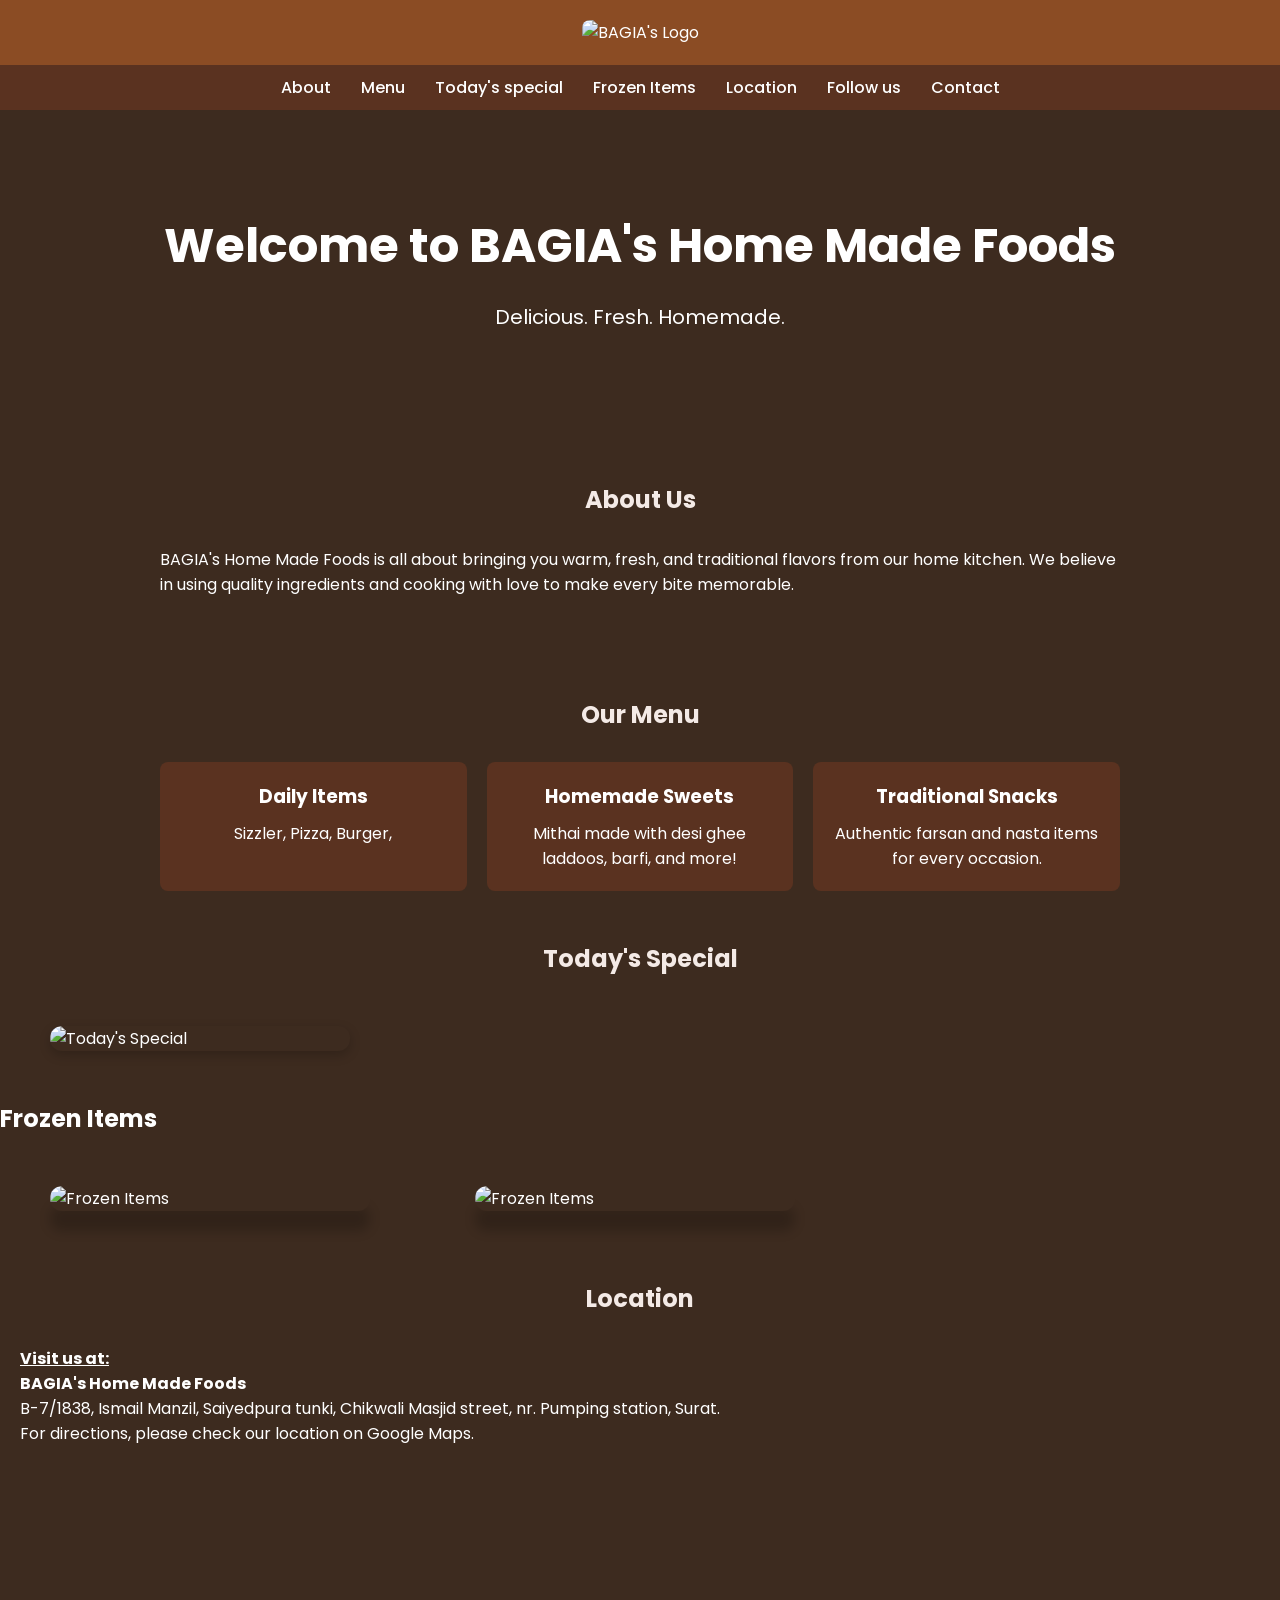
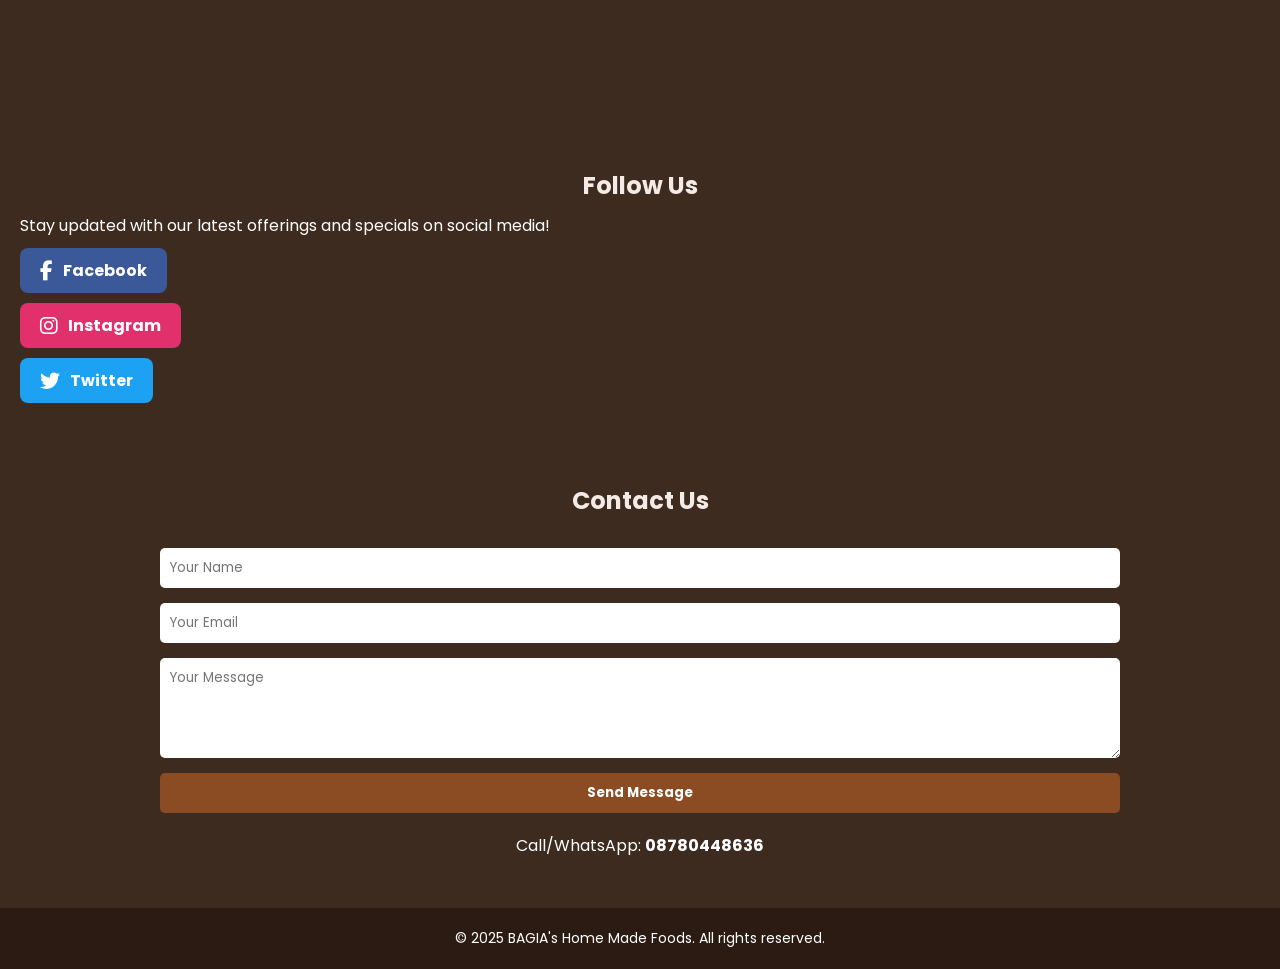
==== index.html @ 6ec644af "Initial website commit" ====
<!DOCTYPE html>
<html lang="en">
<head>
  <meta charset="UTF-8" />
  <meta name="viewport" content="width=device-width, initial-scale=1.0" />
  <title>BAGIA's Home Made Foods</title>
  <link href="https://fonts.googleapis.com/css2?family=Poppins:wght@300;500;700&display=swap" rel="stylesheet">
  <link rel="stylesheet" href="style.css">
  <link rel="stylesheet" href="https://cdnjs.cloudflare.com/ajax/libs/font-awesome/6.4.0/css/all.min.css">
</head>
<body>
  <header>
    <img src="C:\Users\Bagia Maryam Moosaji\Downloads\Logo.jpg" alt="BAGIA's Logo" />
  </header>
  <nav>
    <a href="#about">About</a>
    <a href="#menu">Menu</a>
    <a href="#Today's special">Today's special</a>
    <a href="#Frozen">Frozen Items</a>
    <a href="#Address">Location</a>
    <a href="#social media">Follow us</a>
    <a href="#contact">Contact</a>
  </nav>

  <section class="hero">
    <h1>Welcome to BAGIA's Home Made Foods</h1>
    <p>Delicious. Fresh. Homemade.</p>
  </section>

  <section id="about" class="about">
    <h2>About Us</h2>
    <p>BAGIA's Home Made Foods is all about bringing you warm, fresh, and traditional flavors from our home kitchen. We believe in using quality ingredients and cooking with love to make every bite memorable.</p>
  </section>

  <section id="menu" class="menu">
    <h2>Our Menu</h2>
    <div class="menu-items">
      <div class="menu-item">
        <h3>Daily Items</h3>
        <p>Sizzler, Pizza, Burger, </p>
      </div>
      <div class="menu-item">
        <h3>Homemade Sweets</h3>
        <p>Mithai made with desi ghee laddoos, barfi, and more!</p>
      </div>
      <div class="menu-item">
        <h3>Traditional Snacks</h3>
        <p>Authentic farsan and nasta items for every occasion.</p>
      </div>
    </div>
  </section>

  <section id="Today's special" class="todays-special">
    <h2>Today's Special</h2>
    <img src="C:\Users\Bagia Maryam Moosaji\Downloads\Burger_poster.jpg" alt="Today's Special" />
  </section>

  <section id="Frozen" class="frozen-items">
    <h1>Frozen Items</h1>
    <div class="image-row">
    <img src="C:\Users\Bagia Maryam Moosaji\Downloads\Ramzan_Frozen_List_English.jpg" alt="Frozen Items" />
    <img src="C:\Users\Bagia Maryam Moosaji\Downloads\Ramzan_Frozen_List_Gujarati.jpg" alt="Frozen Items"/>
    </div>
  </section>

  <section id="Address" class="location">
    <h2>Location</h2>
    <p><b><u>Visit us at:</u></b></p>
    <p><strong>BAGIA's Home Made Foods</strong></p>
    <p>B-7/1838, Ismail Manzil, Saiyedpura tunki, Chikwali Masjid street, nr. Pumping station, Surat.</p>
    <p>For directions, please check our location on Google Maps.</p>
    <iframe src="https://www.google.com/maps/embed?pb=!1m18!1m12!1m3!1d3153.123456789012!2d-122.419415684681!3d37.774929279759!2m3!1f0!2f0!3f0!3m2!1i1024!2i768!4f13.1!3m3!1m2!1s0x8085809c8b8b8b8b%3A0x8b8b8b8b8b8b8b8b!2sBAGIA's%20Home%20Made%20Foods!5e0!3m2!1sen!2sus!4v1616161616161" width="400" height="275" style="border:0;" allowfullscreen="" loading="lazy"></iframe>
  </section>

  <section id="social-media" class="social-media">
  <h2>Follow Us</h2>
  <p>Stay updated with our latest offerings and specials on social media!</p>
  <ul>
    <li>
      <a href="https://www.facebook.com/bagiasfood" target="_blank">
        <i class="fab fa-facebook-f"></i> Facebook
      </a>
    </li>
    <li>
      <a href="https://www.instagram.com/bagiasfood" target="_blank">
        <i class="fab fa-instagram"></i> Instagram
      </a>
    </li>
    <li>
      <a href="https://www.twitter.com/bagiasfood" target="_blank">
        <i class="fab fa-twitter"></i> Twitter
      </a>
    </li>
  </ul>
</section>


  <section id="contact" class="contact">
    <h2>Contact Us</h2>
    <form>
      <input type="text" placeholder="Your Name" required>
      <input type="email" placeholder="Your Email" required>
      <textarea rows="4" placeholder="Your Message" required></textarea>
      <button type="submit">Send Message</button>
    </form>
    <p style="margin-top: 20px; text-align: center;">Call/WhatsApp: <strong>08780448636</strong></p>
  </section>

  <footer>
    &copy; 2025 BAGIA's Home Made Foods. All rights reserved.
  </footer>

</body>
</html>
---- style.css ----
* {
      margin: 0;
      padding: 0;
      box-sizing: border-box;
      font-family: 'Poppins', sans-serif;
    }

    body {
      background-color: #3d2b1f;
      color: #fff;
    }

    header {
      background-color: #8B4C24;
      padding: 20px;
      text-align: center;
    }

    header img {
      max-width: 200px;
      height: auto;
    }

    nav {
      display: flex;
      justify-content: center;
      background-color: #5a3220;
      padding: 10px;
    }

    nav a {
      color: white;
      text-decoration: none;
      margin: 0 15px;
      font-weight: 500;
    }

    nav a:hover {
      text-decoration: underline;
    }

    .hero {
      background: url('https://images.unsplash.com/photo-1504674900247-0877df9cc836') no-repeat center center/cover;
      padding: 100px 20px;
      text-align: center;
      color: white;
    }

    .hero h1 {
      font-size: 48px;
      margin-bottom: 20px;
    }

    .hero p {
      font-size: 20px;
    }

    .about, .menu, .contact {
      padding: 50px 20px;
      max-width: 1000px;
      margin: auto;
    }

    h2 {
      text-align: center;
      margin-bottom: 30px;
      color: #f4eae6;
    }

    .menu-items {
      display: grid;
      grid-template-columns: repeat(auto-fit, minmax(250px, 1fr));
      gap: 20px;
    }

    .menu-item {
      background-color: #5a3220;
      padding: 20px;
      border-radius: 8px;
      text-align: center;
    }

    .menu-item h3 {
      margin-bottom: 10px;
    }

    .contact form {
      display: flex;
      flex-direction: column;
      gap: 15px;
    }

    .contact input, .contact textarea {
      padding: 10px;
      border: none;
      border-radius: 5px;
    }

    .contact button {
      background-color: #8B4C24;
      color: white;
      padding: 10px;
      border: none;
      border-radius: 5px;
      font-weight: bold;
      cursor: pointer;
    }

    .contact button:hover {
      background-color: #a85d34;
    }

    footer {
      background-color: #2b1b12;
      color: white;
      text-align: center;
      padding: 20px;
      font-size: 14px;
    }

    header img {
      width: 220px;
      height: 140px;
      object-fit: cover;
      border-radius: 8px;
    }

.social-media {
  padding: 20px;
}

.social-media h2 {
  margin-bottom: 10px;
}

.social-media ul {
  list-style: none;
  padding: 0;
  display: inline-block;
  text-align: left;
}

.social-media li {
  margin: 10px 0;
}

.social-media a {
  display: inline-flex;
  align-items: center;
  gap: 10px;
  text-decoration: none;
  padding: 10px 20px;
  border-radius: 8px;
  font-weight: bold;
  color: white;
  transition: background-color 0.3s;
}

.social-media a i {
  font-size: 20px;
}

/* Platform-specific colors */
.social-media li:nth-child(1) a {
  background-color: #3b5998; /* Facebook blue */
}

.social-media li:nth-child(2) a {
  background-color: #E1306C; /* Instagram pink */
}

.social-media li:nth-child(3) a {
  background-color: #1DA1F2; /* Twitter blue */
}

.social-media a:hover {
  opacity: 0.85;
}

.todays-special img {
  max-width: 100%;        
  height: auto;           
  width: 300px;           
  display: block;   
  margin: 50px;   
  border-radius: 12px;    
  box-shadow: 0 4px 12px rgba(0, 0, 0, 0.2); 
}

.frozen-items img {
  max-width: 100%;        
  height: auto;           
  width: 300px;           
  display: block;   
  margin: 50px;   
  border-radius: 12px;    
  box-shadow: 0 20px 12px rgba(0, 0, 0, 0.2); 
}

.image-row{
  display:flex;
  gap:5px;
  align-items:left;
}

.image-row img{
  width:25%;
  height:auto;
}

.location {
  padding:20px;
}
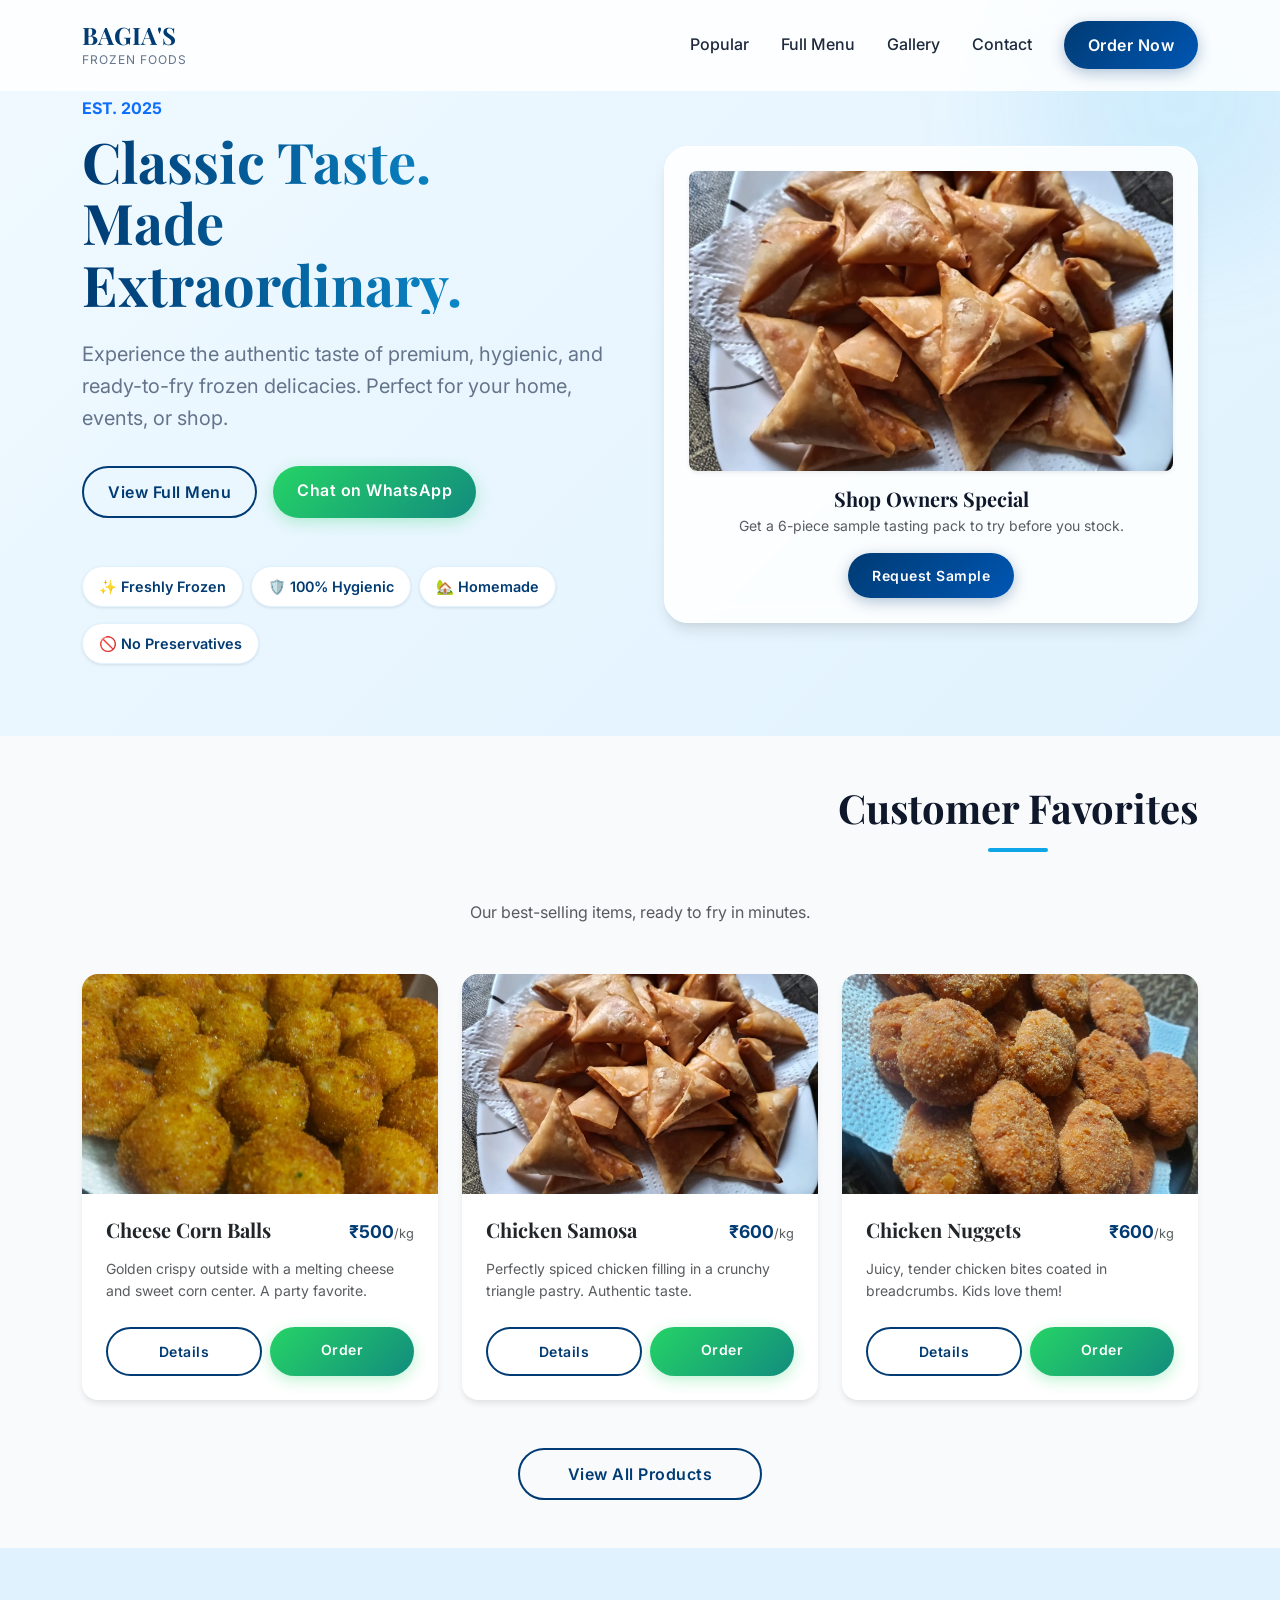
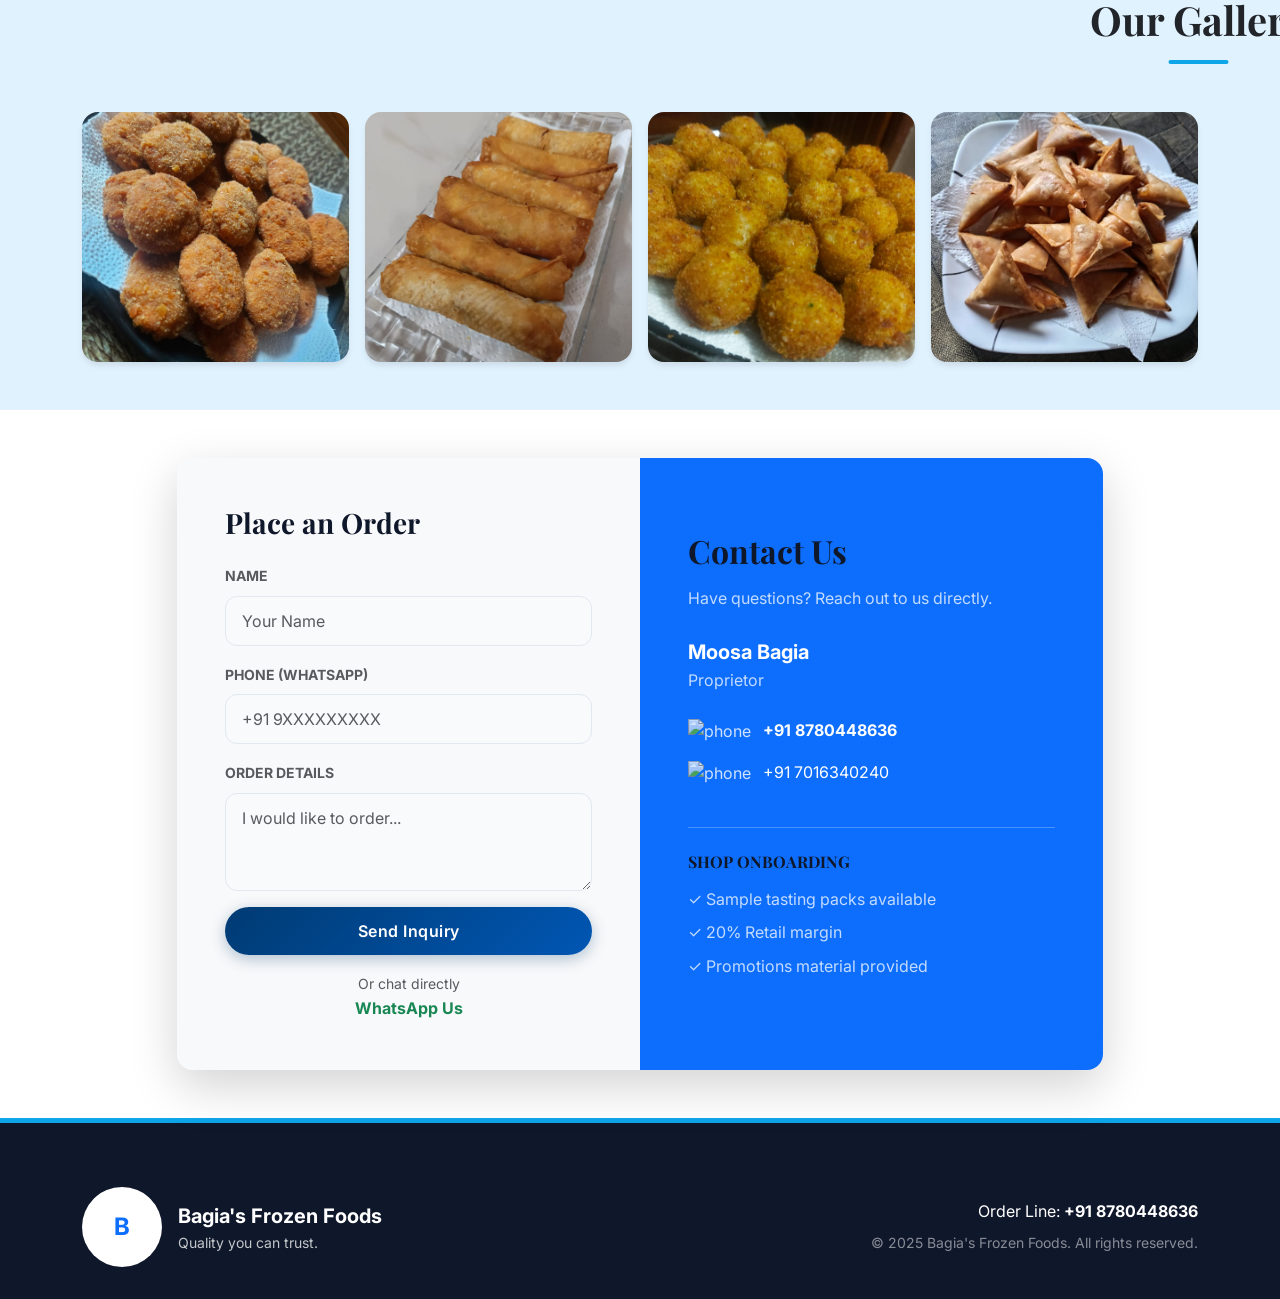
==== commit 0798e68c: "Removed the folder Website." ====
--- a/index.html
+++ b/index.html
@@ -1,114 +1,290 @@
-<!DOCTYPE html>
+<!doctype html>
 <html lang="en">
+
 <head>
-  <meta charset="UTF-8" />
-  <meta name="viewport" content="width=device-width, initial-scale=1.0" />
-  <title>BAGIA's Home Made Foods</title>
-  <link href="https://fonts.googleapis.com/css2?family=Poppins:wght@300;500;700&display=swap" rel="stylesheet">
-  <link rel="stylesheet" href="style.css">
-  <link rel="stylesheet" href="https://cdnjs.cloudflare.com/ajax/libs/font-awesome/6.4.0/css/all.min.css">
+  <meta charset="utf-8" />
+  <meta name="viewport" content="width=device-width, initial-scale=1" />
+  <title>Bagia's Frozen Foods | Premium Homemade Taste</title>
+
+  <!-- Fonts -->
+  <link rel="preconnect" href="https://fonts.googleapis.com">
+  <link rel="preconnect" href="https://fonts.gstatic.com" crossorigin>
+  <link
+    href="https://fonts.googleapis.com/css2?family=Inter:wght@300;400;500;600;700&family=Playfair+Display:wght@600;700&display=swap"
+    rel="stylesheet">
+
+  <link href="https://cdn.jsdelivr.net/npm/bootstrap@5.3.2/dist/css/bootstrap.min.css" rel="stylesheet">
+  <link href="style.css" rel="stylesheet">
 </head>
+
 <body>
-  <header>
-    <img src="C:\Users\Bagia Maryam Moosaji\Downloads\Logo.jpg" alt="BAGIA's Logo" />
+
+  <!-- NAVBAR -->
+  <nav class="navbar navbar-expand-lg fixed-top">
+    <div class="container">
+      <a class="navbar-brand d-flex align-items-center gap-3" href="index.html">
+        <!-- Logo Text Fallback if image fails -->
+        <div class="d-flex flex-column">
+          <span class="brand-title">BAGIA'S</span>
+          <span class="brand-sub">Frozen Foods</span>
+        </div>
+      </a>
+      <button class="navbar-toggler" type="button" data-bs-toggle="collapse" data-bs-target="#navMenu">
+        <span class="navbar-toggler-icon"></span>
+      </button>
+      <div class="collapse navbar-collapse" id="navMenu">
+        <ul class="navbar-nav ms-auto align-items-center">
+          <li class="nav-item"><a class="nav-link" href="#products">Popular</a></li>
+          <li class="nav-item"><a class="nav-link" href="products.html">Full Menu</a></li>
+          <li class="nav-item"><a class="nav-link" href="#gallery">Gallery</a></li>
+          <li class="nav-item"><a class="nav-link" href="#contact">Contact</a></li>
+          <li class="nav-item ms-lg-3 mt-3 mt-lg-0">
+            <a class="btn btn-primary" href="#order">Order Now</a>
+          </li>
+        </ul>
+      </div>
+    </div>
+  </nav>
+
+  <!-- HERO -->
+  <header class="hero d-flex align-items-center">
+    <div class="container">
+      <div class="row align-items-center g-5">
+        <div class="col-lg-6 hero-text reveal-on-scroll">
+          <span class="text-uppercase text-primary fw-bold mb-2 d-block">Est. 2025</span>
+          <h1>Classic Taste. <br> Made Extraordinary.</h1>
+          <p class="lead">Experience the authentic taste of premium, hygienic, and ready-to-fry frozen delicacies.
+            Perfect for your home, events, or shop.</p>
+
+          <div class="d-flex flex-wrap gap-3 mt-4">
+            <a href="products.html" class="btn btn-outline-primary">View Full Menu</a>
+            <a class="btn btn-whatsapp"
+              href="https://wa.me/918780448636?text=Hi%20Bagia's%20Foods%2C%20I%20want%20to%20order%20%2F%20inquire."
+              target="_blank">
+              Chat on WhatsApp
+            </a>
+          </div>
+
+          <div class="mt-5 d-flex gap-2 flex-wrap">
+            <span class="feature-badge">✨ Freshly Frozen</span>
+            <span class="feature-badge">🛡️ 100% Hygienic</span>
+            <span class="feature-badge">🏡 Homemade</span>
+            <span class="feature-badge">🚫 No Preservatives</span>
+          </div>
+        </div>
+
+        <div class="col-lg-6 position-relative reveal-on-scroll">
+          <div class="hero-card p-4 text-center">
+            <img src="tikka samusa.jpeg" alt="Featured Product" class="img-fluid rounded-3 mb-3 shadow-sm"
+              style="max-height: 300px; object-fit: cover; width: 100%;">
+            <h5 class="mb-1">Shop Owners Special</h5>
+            <p class="text-muted small">Get a 6-piece sample tasting pack to try before you stock.</p>
+            <a href="#order" class="btn btn-sm btn-primary px-4">Request Sample</a>
+          </div>
+        </div>
+      </div>
+    </div>
   </header>
-  <nav>
-    <a href="#about">About</a>
-    <a href="#menu">Menu</a>
-    <a href="#Today's special">Today's special</a>
-    <a href="#Frozen">Frozen Items</a>
-    <a href="#Address">Location</a>
-    <a href="#social media">Follow us</a>
-    <a href="#contact">Contact</a>
-  </nav>
-
-  <section class="hero">
-    <h1>Welcome to BAGIA's Home Made Foods</h1>
-    <p>Delicious. Fresh. Homemade.</p>
+
+  <!-- PRODUCTS -->
+  <section id="products" class="py-5">
+    <div class="container">
+      <div class="text-center mb-5 reveal-on-scroll">
+        <h2 class="section-title">Customer Favorites</h2>
+        <p class="text-muted">Our best-selling items, ready to fry in minutes.</p>
+      </div>
+
+      <div class="row g-4 justify-content-center">
+        <!-- Card 1 -->
+        <div class="col-md-6 col-lg-4 reveal-on-scroll">
+          <div class="card product-card">
+            <div class="img-wrapper">
+              <img src="cheese ball.jpeg" alt="Cheese Corn Balls">
+            </div>
+            <div class="card-body d-flex flex-column">
+              <div class="d-flex justify-content-between align-items-start mb-2">
+                <h5 class="card-title">Cheese Corn Balls</h5>
+                <span class="price-tag">₹500<small class="text-muted fw-normal"
+                    style="font-size:0.8rem">/kg</small></span>
+              </div>
+              <p class="card-text text-muted small mb-4">Golden crispy outside with a melting cheese and sweet corn
+                center. A party favorite.</p>
+              <div class="mt-auto d-flex gap-2">
+                <a href="products.html" class="btn btn-sm btn-outline-primary flex-fill">Details</a>
+                <a href="https://wa.me/918780448636?text=Hi%20I%20want%20to%20order%20Cheese%20Corn%20Balls%20(1kg)"
+                  target="_blank" class="btn btn-sm btn-whatsapp flex-fill">Order</a>
+              </div>
+            </div>
+          </div>
+        </div>
+
+        <!-- Card 2 -->
+        <div class="col-md-6 col-lg-4 reveal-on-scroll">
+          <div class="card product-card">
+            <div class="img-wrapper">
+              <img src="tikka samusa.jpeg" alt="Chicken Samosa">
+            </div>
+            <div class="card-body d-flex flex-column">
+              <div class="d-flex justify-content-between align-items-start mb-2">
+                <h5 class="card-title">Chicken Samosa</h5>
+                <span class="price-tag">₹600<small class="text-muted fw-normal"
+                    style="font-size:0.8rem">/kg</small></span>
+              </div>
+              <p class="card-text text-muted small mb-4">Perfectly spiced chicken filling in a crunchy triangle pastry.
+                Authentic taste.</p>
+              <div class="mt-auto d-flex gap-2">
+                <a href="products.html" class="btn btn-sm btn-outline-primary flex-fill">Details</a>
+                <a href="https://wa.me/918780448636?text=Hi%20I%20want%20to%20order%20Chicken%20Samosa%20(1kg)"
+                  target="_blank" class="btn btn-sm btn-whatsapp flex-fill">Order</a>
+              </div>
+            </div>
+          </div>
+        </div>
+
+        <!-- Card 3 -->
+        <div class="col-md-6 col-lg-4 reveal-on-scroll">
+          <div class="card product-card">
+            <div class="img-wrapper">
+              <img src="nuggets.jpeg" alt="Chicken Nuggets">
+            </div>
+            <div class="card-body d-flex flex-column">
+              <div class="d-flex justify-content-between align-items-start mb-2">
+                <h5 class="card-title">Chicken Nuggets</h5>
+                <span class="price-tag">₹600<small class="text-muted fw-normal"
+                    style="font-size:0.8rem">/kg</small></span>
+              </div>
+              <p class="card-text text-muted small mb-4">Juicy, tender chicken bites coated in breadcrumbs. Kids love
+                them!</p>
+              <div class="mt-auto d-flex gap-2">
+                <a href="products.html" class="btn btn-sm btn-outline-primary flex-fill">Details</a>
+                <a href="https://wa.me/918780448636?text=Hi%20I%20want%20to%20order%20Chicken%20Nuggets%20(1kg)"
+                  target="_blank" class="btn btn-sm btn-whatsapp flex-fill">Order</a>
+              </div>
+            </div>
+          </div>
+        </div>
+      </div>
+
+      <div class="text-center mt-5">
+        <a href="products.html" class="btn btn-outline-primary px-5 rounded-pill">View All Products</a>
+      </div>
+    </div>
   </section>
 
-  <section id="about" class="about">
-    <h2>About Us</h2>
-    <p>BAGIA's Home Made Foods is all about bringing you warm, fresh, and traditional flavors from our home kitchen. We believe in using quality ingredients and cooking with love to make every bite memorable.</p>
+  <!-- GALLERY -->
+  <section id="gallery" class="py-5 gallery-section">
+    <div class="container reveal-on-scroll">
+      <h2 class="section-title text-center text-dark" style="margin-left: 50%; transform: translateX(-50%);">Our Gallery
+      </h2>
+      <div class="row g-3">
+        <div class="col-6 col-md-3">
+          <img src="nuggets.jpeg" class="gallery-img" alt="Chicken Nuggets">
+        </div>
+        <div class="col-6 col-md-3">
+          <img src="spring roll.jpeg" class="gallery-img" alt="Spring Roll">
+        </div>
+        <div class="col-6 col-md-3">
+          <img src="cheese ball.jpeg" class="gallery-img" alt="Cheese Ball">
+        </div>
+        <div class="col-6 col-md-3">
+          <img src="tikka samusa.jpeg" class="gallery-img" alt="Samosa">
+        </div>
+      </div>
+    </div>
   </section>
 
-  <section id="menu" class="menu">
-    <h2>Our Menu</h2>
-    <div class="menu-items">
-      <div class="menu-item">
-        <h3>Daily Items</h3>
-        <p>Sizzler, Pizza, Burger, </p>
-      </div>
-      <div class="menu-item">
-        <h3>Homemade Sweets</h3>
-        <p>Mithai made with desi ghee laddoos, barfi, and more!</p>
-      </div>
-      <div class="menu-item">
-        <h3>Traditional Snacks</h3>
-        <p>Authentic farsan and nasta items for every occasion.</p>
+  <!-- ORDER / CONTACT -->
+  <section id="contact" class="py-5 contact-section">
+    <div class="container">
+      <div class="row justify-content-center">
+        <div class="col-lg-10">
+          <div class="card shadow-lg border-0 overflow-hidden rounded-4 reveal-on-scroll">
+            <div class="row g-0">
+              <div class="col-md-6 bg-light p-5">
+                <h3 class="mb-4">Place an Order</h3>
+                <form id="orderForm" action="order.php" method="post">
+                  <div class="mb-3">
+                    <label class="form-label small text-muted text-uppercase fw-bold">Name</label>
+                    <input name="name" required class="form-control" placeholder="Your Name">
+                  </div>
+                  <div class="mb-3">
+                    <label class="form-label small text-muted text-uppercase fw-bold">Phone (WhatsApp)</label>
+                    <input name="phone" required class="form-control" placeholder="+91 9XXXXXXXXX">
+                  </div>
+                  <div class="mb-3">
+                    <label class="form-label small text-muted text-uppercase fw-bold">Order Details</label>
+                    <textarea name="details" required class="form-control" rows="3"
+                      placeholder="I would like to order..."></textarea>
+                  </div>
+                  <button type="submit" class="btn btn-primary w-100">Send Inquiry</button>
+                </form>
+
+                <div class="text-center mt-3">
+                  <small class="text-muted">Or chat directly</small><br>
+                  <a href="https://wa.me/918780448636" class="text-success fw-bold text-decoration-none">WhatsApp Us</a>
+                </div>
+              </div>
+
+              <div class="col-md-6 bg-primary text-white p-5 d-flex flex-column justify-content-center">
+                <h2>Contact Us</h2>
+                <p class="opacity-75 mb-4">Have questions? Reach out to us directly.</p>
+
+                <div class="mb-4">
+                  <div class="fw-bold fs-5">Moosa Bagia</div>
+                  <div class="opacity-75">Proprietor</div>
+                </div>
+
+                <div class="mb-3">
+                  <img src="https://img.icons8.com/ios-filled/50/ffffff/phone.png" width="24" class="me-2"
+                    style="opacity:0.8" alt="phone">
+                  <a href="tel:+918780448636" class="text-white text-decoration-none fw-bold">+91 8780448636</a>
+                </div>
+
+                <div class="mb-3">
+                  <img src="https://img.icons8.com/ios-filled/50/ffffff/phone.png" width="24" class="me-2"
+                    style="opacity:0.8" alt="phone">
+                  <a href="tel:+917016340240" class="text-white text-decoration-none">+91 7016340240</a>
+                </div>
+
+                <hr class="border-white opacity-25 my-4">
+
+                <h6 class="text-uppercase letter-spacing-2 mb-3">Shop Onboarding</h6>
+                <ul class="list-unstyled opacity-75">
+                  <li class="mb-2">✓ Sample tasting packs available</li>
+                  <li class="mb-2">✓ 20% Retail margin</li>
+                  <li>✓ Promotions material provided</li>
+                </ul>
+              </div>
+            </div>
+          </div>
+        </div>
       </div>
     </div>
   </section>
 
-  <section id="Today's special" class="todays-special">
-    <h2>Today's Special</h2>
-    <img src="C:\Users\Bagia Maryam Moosaji\Downloads\Burger_poster.jpg" alt="Today's Special" />
-  </section>
-
-  <section id="Frozen" class="frozen-items">
-    <h1>Frozen Items</h1>
-    <div class="image-row">
-    <img src="C:\Users\Bagia Maryam Moosaji\Downloads\Ramzan_Frozen_List_English.jpg" alt="Frozen Items" />
-    <img src="C:\Users\Bagia Maryam Moosaji\Downloads\Ramzan_Frozen_List_Gujarati.jpg" alt="Frozen Items"/>
-    </div>
-  </section>
-
-  <section id="Address" class="location">
-    <h2>Location</h2>
-    <p><b><u>Visit us at:</u></b></p>
-    <p><strong>BAGIA's Home Made Foods</strong></p>
-    <p>B-7/1838, Ismail Manzil, Saiyedpura tunki, Chikwali Masjid street, nr. Pumping station, Surat.</p>
-    <p>For directions, please check our location on Google Maps.</p>
-    <iframe src="https://www.google.com/maps/embed?pb=!1m18!1m12!1m3!1d3153.123456789012!2d-122.419415684681!3d37.774929279759!2m3!1f0!2f0!3f0!3m2!1i1024!2i768!4f13.1!3m3!1m2!1s0x8085809c8b8b8b8b%3A0x8b8b8b8b8b8b8b8b!2sBAGIA's%20Home%20Made%20Foods!5e0!3m2!1sen!2sus!4v1616161616161" width="400" height="275" style="border:0;" allowfullscreen="" loading="lazy"></iframe>
-  </section>
-
-  <section id="social-media" class="social-media">
-  <h2>Follow Us</h2>
-  <p>Stay updated with our latest offerings and specials on social media!</p>
-  <ul>
-    <li>
-      <a href="https://www.facebook.com/bagiasfood" target="_blank">
-        <i class="fab fa-facebook-f"></i> Facebook
-      </a>
-    </li>
-    <li>
-      <a href="https://www.instagram.com/bagiasfood" target="_blank">
-        <i class="fab fa-instagram"></i> Instagram
-      </a>
-    </li>
-    <li>
-      <a href="https://www.twitter.com/bagiasfood" target="_blank">
-        <i class="fab fa-twitter"></i> Twitter
-      </a>
-    </li>
-  </ul>
-</section>
-
-
-  <section id="contact" class="contact">
-    <h2>Contact Us</h2>
-    <form>
-      <input type="text" placeholder="Your Name" required>
-      <input type="email" placeholder="Your Email" required>
-      <textarea rows="4" placeholder="Your Message" required></textarea>
-      <button type="submit">Send Message</button>
-    </form>
-    <p style="margin-top: 20px; text-align: center;">Call/WhatsApp: <strong>08780448636</strong></p>
-  </section>
-
+  <!-- FOOTER -->
   <footer>
-    &copy; 2025 BAGIA's Home Made Foods. All rights reserved.
+    <div class="container text-center text-md-start">
+      <div class="d-flex flex-column flex-md-row justify-content-between align-items-center gap-4">
+        <div class="d-flex align-items-center gap-3">
+          <!-- Fallback logo circle -->
+          <div class="footer-logo d-flex align-items-center justify-content-center text-primary fw-bold fs-4">B</div>
+          <div>
+            <div class="fw-bold fs-5">Bagia's Frozen Foods</div>
+            <div class="small opacity-75">Quality you can trust.</div>
+          </div>
+        </div>
+
+        <div class="text-center text-md-end">
+          <div class="mb-2">Order Line: <a href="tel:+918780448636" class="text-white fw-bold">+91 8780448636</a></div>
+          <div class="small opacity-50">© 2025 Bagia's Frozen Foods. All rights reserved.</div>
+        </div>
+      </div>
+    </div>
   </footer>
 
+  <script src="https://cdn.jsdelivr.net/npm/bootstrap@5.3.2/dist/js/bootstrap.bundle.min.js"></script>
+  <script src="script.js"></script>
 </body>
-</html>
+
+</html>
--- a/style.css
+++ b/style.css
@@ -1,213 +1,377 @@
-* {
-      margin: 0;
-      padding: 0;
-      box-sizing: border-box;
-      font-family: 'Poppins', sans-serif;
-    }
-
-    body {
-      background-color: #3d2b1f;
-      color: #fff;
-    }
-
-    header {
-      background-color: #8B4C24;
-      padding: 20px;
-      text-align: center;
-    }
-
-    header img {
-      max-width: 200px;
-      height: auto;
-    }
-
-    nav {
-      display: flex;
-      justify-content: center;
-      background-color: #5a3220;
-      padding: 10px;
-    }
-
-    nav a {
-      color: white;
-      text-decoration: none;
-      margin: 0 15px;
-      font-weight: 500;
-    }
-
-    nav a:hover {
-      text-decoration: underline;
-    }
-
-    .hero {
-      background: url('https://images.unsplash.com/photo-1504674900247-0877df9cc836') no-repeat center center/cover;
-      padding: 100px 20px;
-      text-align: center;
-      color: white;
-    }
-
-    .hero h1 {
-      font-size: 48px;
-      margin-bottom: 20px;
-    }
-
-    .hero p {
-      font-size: 20px;
-    }
-
-    .about, .menu, .contact {
-      padding: 50px 20px;
-      max-width: 1000px;
-      margin: auto;
-    }
-
-    h2 {
-      text-align: center;
-      margin-bottom: 30px;
-      color: #f4eae6;
-    }
-
-    .menu-items {
-      display: grid;
-      grid-template-columns: repeat(auto-fit, minmax(250px, 1fr));
-      gap: 20px;
-    }
-
-    .menu-item {
-      background-color: #5a3220;
-      padding: 20px;
-      border-radius: 8px;
-      text-align: center;
-    }
-
-    .menu-item h3 {
-      margin-bottom: 10px;
-    }
-
-    .contact form {
-      display: flex;
-      flex-direction: column;
-      gap: 15px;
-    }
-
-    .contact input, .contact textarea {
-      padding: 10px;
-      border: none;
-      border-radius: 5px;
-    }
-
-    .contact button {
-      background-color: #8B4C24;
-      color: white;
-      padding: 10px;
-      border: none;
-      border-radius: 5px;
-      font-weight: bold;
-      cursor: pointer;
-    }
-
-    .contact button:hover {
-      background-color: #a85d34;
-    }
-
-    footer {
-      background-color: #2b1b12;
-      color: white;
-      text-align: center;
-      padding: 20px;
-      font-size: 14px;
-    }
-
-    header img {
-      width: 220px;
-      height: 140px;
-      object-fit: cover;
-      border-radius: 8px;
-    }
-
-.social-media {
-  padding: 20px;
-}
-
-.social-media h2 {
-  margin-bottom: 10px;
-}
-
-.social-media ul {
-  list-style: none;
-  padding: 0;
-  display: inline-block;
-  text-align: left;
-}
-
-.social-media li {
-  margin: 10px 0;
-}
-
-.social-media a {
+@import url('https://fonts.googleapis.com/css2?family=Inter:wght@300;400;500;600;700&family=Playfair+Display:wght@600;700&display=swap');
+
+:root {
+  /* Premium Color Palette */
+  --primary-dark: #0f172a;    /* Deep Navy */
+  --primary: #003b73;         /* Brand Blue */
+  --primary-light: #e0f2fe;   /* Light Blue bg */
+  
+  --accent: #0ea5e9;          /* Bright Blue/Cyan */
+  --accent-secondary: #f59e0b; /* Golden Yellow for highlights */
+  
+  --text-main: #1e293b;
+  --text-muted: #64748b;
+  --text-light: #94a3b8;
+  
+  --bg-body: #f8fafc;
+  --bg-card: #ffffff;
+  
+  --white: #ffffff;
+  
+  /* Glassmorphism & Shadows */
+  --glass-bg: rgba(255, 255, 255, 0.85);
+  --glass-border: rgba(255, 255, 255, 0.5);
+  --glass-shadow: 0 4px 30px rgba(0, 0, 0, 0.05);
+  
+  --shadow-sm: 0 1px 3px rgba(0,0,0,0.1);
+  --shadow-md: 0 4px 6px -1px rgba(0,0,0,0.1);
+  --shadow-lg: 0 10px 15px -3px rgba(0,0,0,0.1), 0 4px 6px -2px rgba(0,0,0,0.05);
+  --shadow-hover: 0 20px 25px -5px rgba(0,0,0,0.1), 0 10px 10px -5px rgba(0,0,0,0.04);
+
+  /* Spacing & Radius */
+  --radius-lg: 1rem;
+  --radius-xl: 1.5rem;
+}
+
+/* Global Reset & Base */
+body {
+  font-family: 'Inter', sans-serif;
+  background-color: var(--bg-body);
+  color: var(--text-main);
+  line-height: 1.6;
+  overflow-x: hidden;
+  -webkit-font-smoothing: antialiased;
+}
+
+h1, h2, h3, h4, h5, h6 {
+  font-family: 'Playfair Display', serif;
+  color: var(--primary-dark);
+  font-weight: 700;
+  margin-bottom: 1rem;
+}
+
+a { 
+  text-decoration: none; 
+  transition: all 0.3s ease; 
+}
+
+/* Navbar */
+.navbar {
+  background: var(--glass-bg);
+  backdrop-filter: blur(12px);
+  -webkit-backdrop-filter: blur(12px);
+  border-bottom: 1px solid rgba(255,255,255,0.3);
+  padding: 1rem 0;
+  transition: all 0.3s ease;
+}
+
+.navbar.scrolled {
+  box-shadow: var(--shadow-sm);
+  padding: 0.75rem 0;
+}
+
+.brand-title {
+  font-family: 'Playfair Display', serif;
+  font-size: 1.5rem;
+  font-weight: 700;
+  color: var(--primary);
+  line-height: 1.2;
+}
+
+.brand-sub {
+  font-family: 'Inter', sans-serif;
+  font-size: 0.75rem;
+  text-transform: uppercase;
+  letter-spacing: 1px;
+  color: var(--text-muted);
+}
+
+.nav-link {
+  font-weight: 500;
+  color: var(--text-main) !important;
+  margin: 0 0.5rem;
+  position: relative;
+}
+
+.nav-link:hover {
+  color: var(--primary) !important;
+}
+
+.nav-link::after {
+  content: '';
+  position: absolute;
+  width: 0;
+  height: 2px;
+  bottom: 0;
+  left: 50%;
+  background-color: var(--primary);
+  transition: all 0.3s ease;
+  transform: translateX(-50%);
+}
+
+.nav-link:hover::after {
+  width: 100%;
+}
+
+/* Hero Section */
+.hero {
+  position: relative;
+  padding: 6rem 0 4rem;
+  background: linear-gradient(135deg, #f0f9ff 0%, #e0f2fe 100%);
+  overflow: hidden;
+}
+
+.hero::before {
+  content: '';
+  position: absolute;
+  top: -50px;
+  right: -50px;
+  width: 300px;
+  height: 300px;
+  background: rgba(14, 165, 233, 0.1);
+  border-radius: 50%;
+  filter: blur(60px);
+  z-index: 0;
+}
+
+.hero-text {
+  position: relative;
+  z-index: 1;
+}
+
+.hero h1 {
+  font-size: 3.5rem;
+  line-height: 1.1;
+  margin-bottom: 1.5rem;
+  background: linear-gradient(to right, var(--primary), var(--accent));
+  -webkit-background-clip: text;
+  -webkit-text-fill-color: transparent;
+}
+
+.hero .lead {
+  font-size: 1.25rem;
+  color: var(--text-muted);
+  font-weight: 400;
+  margin-bottom: 2rem;
+}
+
+.hero-card {
+  position: relative;
+  z-index: 1;
+  background: var(--glass-bg);
+  backdrop-filter: blur(10px);
+  border: 1px solid var(--white);
+  border-radius: var(--radius-xl);
+  box-shadow: var(--shadow-lg);
+  transition: transform 0.3s ease;
+}
+
+.hero-card:hover {
+  transform: translateY(-5px);
+}
+
+/* Buttons */
+.btn {
+  padding: 0.75rem 1.5rem;
+  border-radius: 50px;
+  font-weight: 600;
+  transition: all 0.3s ease;
+  letter-spacing: 0.5px;
+}
+
+.btn-primary {
+  background: linear-gradient(135deg, var(--primary) 0%, #0056b3 100%);
+  border: none;
+  box-shadow: 0 4px 15px rgba(0, 59, 115, 0.3);
+}
+
+.btn-primary:hover {
+  background: linear-gradient(135deg, #0056b3 0%, var(--primary) 100%);
+  transform: translateY(-2px);
+  box-shadow: 0 8px 20px rgba(0, 59, 115, 0.4);
+}
+
+.btn-outline-primary {
+  color: var(--primary);
+  border: 2px solid var(--primary);
+  background: transparent;
+}
+
+.btn-outline-primary:hover {
+  background: var(--primary);
+  color: white;
+  transform: translateY(-2px);
+  box-shadow: 0 4px 15px rgba(0, 59, 115, 0.2);
+}
+
+.btn-whatsapp {
+  background: linear-gradient(135deg, #25D366 0%, #128C7E 100%);
+  color: white;
+  border: none;
+  box-shadow: 0 4px 15px rgba(37, 211, 102, 0.3);
+}
+
+.btn-whatsapp:hover {
+  background: linear-gradient(135deg, #128C7E 0%, #25D366 100%);
+  color: white;
+  transform: translateY(-2px);
+  box-shadow: 0 8px 20px rgba(37, 211, 102, 0.4);
+}
+
+/* Features */
+.feature-badge {
   display: inline-flex;
   align-items: center;
-  gap: 10px;
-  text-decoration: none;
-  padding: 10px 20px;
-  border-radius: 8px;
-  font-weight: bold;
+  padding: 0.5rem 1rem;
+  background: white;
+  color: var(--primary);
+  border-radius: 50px;
+  font-size: 0.9rem;
+  font-weight: 600;
+  box-shadow: var(--shadow-sm);
+  margin-bottom: 0.5rem;
+  border: 1px solid var(--primary-light);
+}
+
+/* Product Cards */
+.section-title {
+  text-align: center;
+  font-size: 2.5rem;
+  margin-bottom: 3rem;
+  position: relative;
+  display: inline-block;
+  left: 50%;
+  transform: translateX(-50%);
+}
+
+.section-title::after {
+  content: '';
+  display: block;
+  width: 60px;
+  height: 4px;
+  background: var(--accent);
+  margin: 1rem auto 0;
+  border-radius: 2px;
+}
+
+.product-card {
+  border: none;
+  background: white;
+  border-radius: var(--radius-lg);
+  overflow: hidden;
+  box-shadow: var(--shadow-md);
+  transition: all 0.4s cubic-bezier(0.175, 0.885, 0.32, 1.275);
+  height: 100%;
+}
+
+.product-card:hover {
+  transform: translateY(-10px);
+  box-shadow: var(--shadow-hover);
+}
+
+.img-wrapper {
+  height: 220px;
+  overflow: hidden;
+  position: relative;
+}
+
+.img-wrapper img {
+  width: 100%;
+  height: 100%;
+  object-fit: cover;
+  transition: transform 0.6s ease;
+}
+
+.product-card:hover .img-wrapper img {
+  transform: scale(1.1);
+}
+
+.card-body {
+  padding: 1.5rem;
+}
+
+.card-title {
+  font-size: 1.25rem;
+  margin-bottom: 0.5rem;
+  font-family: 'Playfair Display', serif;
+}
+
+.price-tag {
+  font-size: 1.1rem;
+  color: var(--primary);
+  font-weight: 700;
+}
+
+/* Gallery */
+.gallery-section {
+  background-color: var(--primary-light);
+  position: relative;
+}
+
+.gallery-img {
+  width: 100%;
+  height: 250px;
+  object-fit: cover;
+  border-radius: var(--radius-lg);
+  box-shadow: var(--shadow-md);
+  transition: transform 0.3s ease;
+}
+
+.gallery-img:hover {
+  transform: scale(1.03);
+  box-shadow: var(--shadow-lg);
+  z-index: 2;
+  position: relative;
+}
+
+/* Contact / Order */
+.contact-section {
+  background: white;
+}
+
+.form-control {
+  padding: 0.75rem 1rem;
+  border-radius: 12px;
+  border: 1px solid #e2e8f0;
+  background-color: #f8fafc;
+  transition: all 0.3s;
+}
+
+.form-control:focus {
+  border-color: var(--primary);
+  box-shadow: 0 0 0 4px rgba(0, 59, 115, 0.1);
+  background-color: white;
+}
+
+/* Footer */
+footer {
+  background: var(--primary-dark);
   color: white;
-  transition: background-color 0.3s;
-}
-
-.social-media a i {
-  font-size: 20px;
-}
-
-/* Platform-specific colors */
-.social-media li:nth-child(1) a {
-  background-color: #3b5998; /* Facebook blue */
-}
-
-.social-media li:nth-child(2) a {
-  background-color: #E1306C; /* Instagram pink */
-}
-
-.social-media li:nth-child(3) a {
-  background-color: #1DA1F2; /* Twitter blue */
-}
-
-.social-media a:hover {
-  opacity: 0.85;
-}
-
-.todays-special img {
-  max-width: 100%;        
-  height: auto;           
-  width: 300px;           
-  display: block;   
-  margin: 50px;   
-  border-radius: 12px;    
-  box-shadow: 0 4px 12px rgba(0, 0, 0, 0.2); 
-}
-
-.frozen-items img {
-  max-width: 100%;        
-  height: auto;           
-  width: 300px;           
-  display: block;   
-  margin: 50px;   
-  border-radius: 12px;    
-  box-shadow: 0 20px 12px rgba(0, 0, 0, 0.2); 
-}
-
-.image-row{
-  display:flex;
-  gap:5px;
-  align-items:left;
-}
-
-.image-row img{
-  width:25%;
-  height:auto;
-}
-
-.location {
-  padding:20px;
-}+  padding: 4rem 0 2rem;
+  border-top: 5px solid var(--accent);
+}
+
+.footer-logo {
+  width: 80px;
+  height: 80px;
+  border-radius: 50%;
+  background: white;
+  padding: 5px;
+}
+
+/* Animations */
+.reveal-on-scroll {
+  opacity: 0;
+  transform: translateY(30px);
+  transition: all 0.8s ease-out;
+}
+
+.reveal-on-scroll.visible {
+  opacity: 1;
+  transform: translateY(0);
+}
+
+@media (max-width: 768px) {
+  .hero h1 { font-size: 2.5rem; }
+  .hero { padding: 4rem 0; }
+}
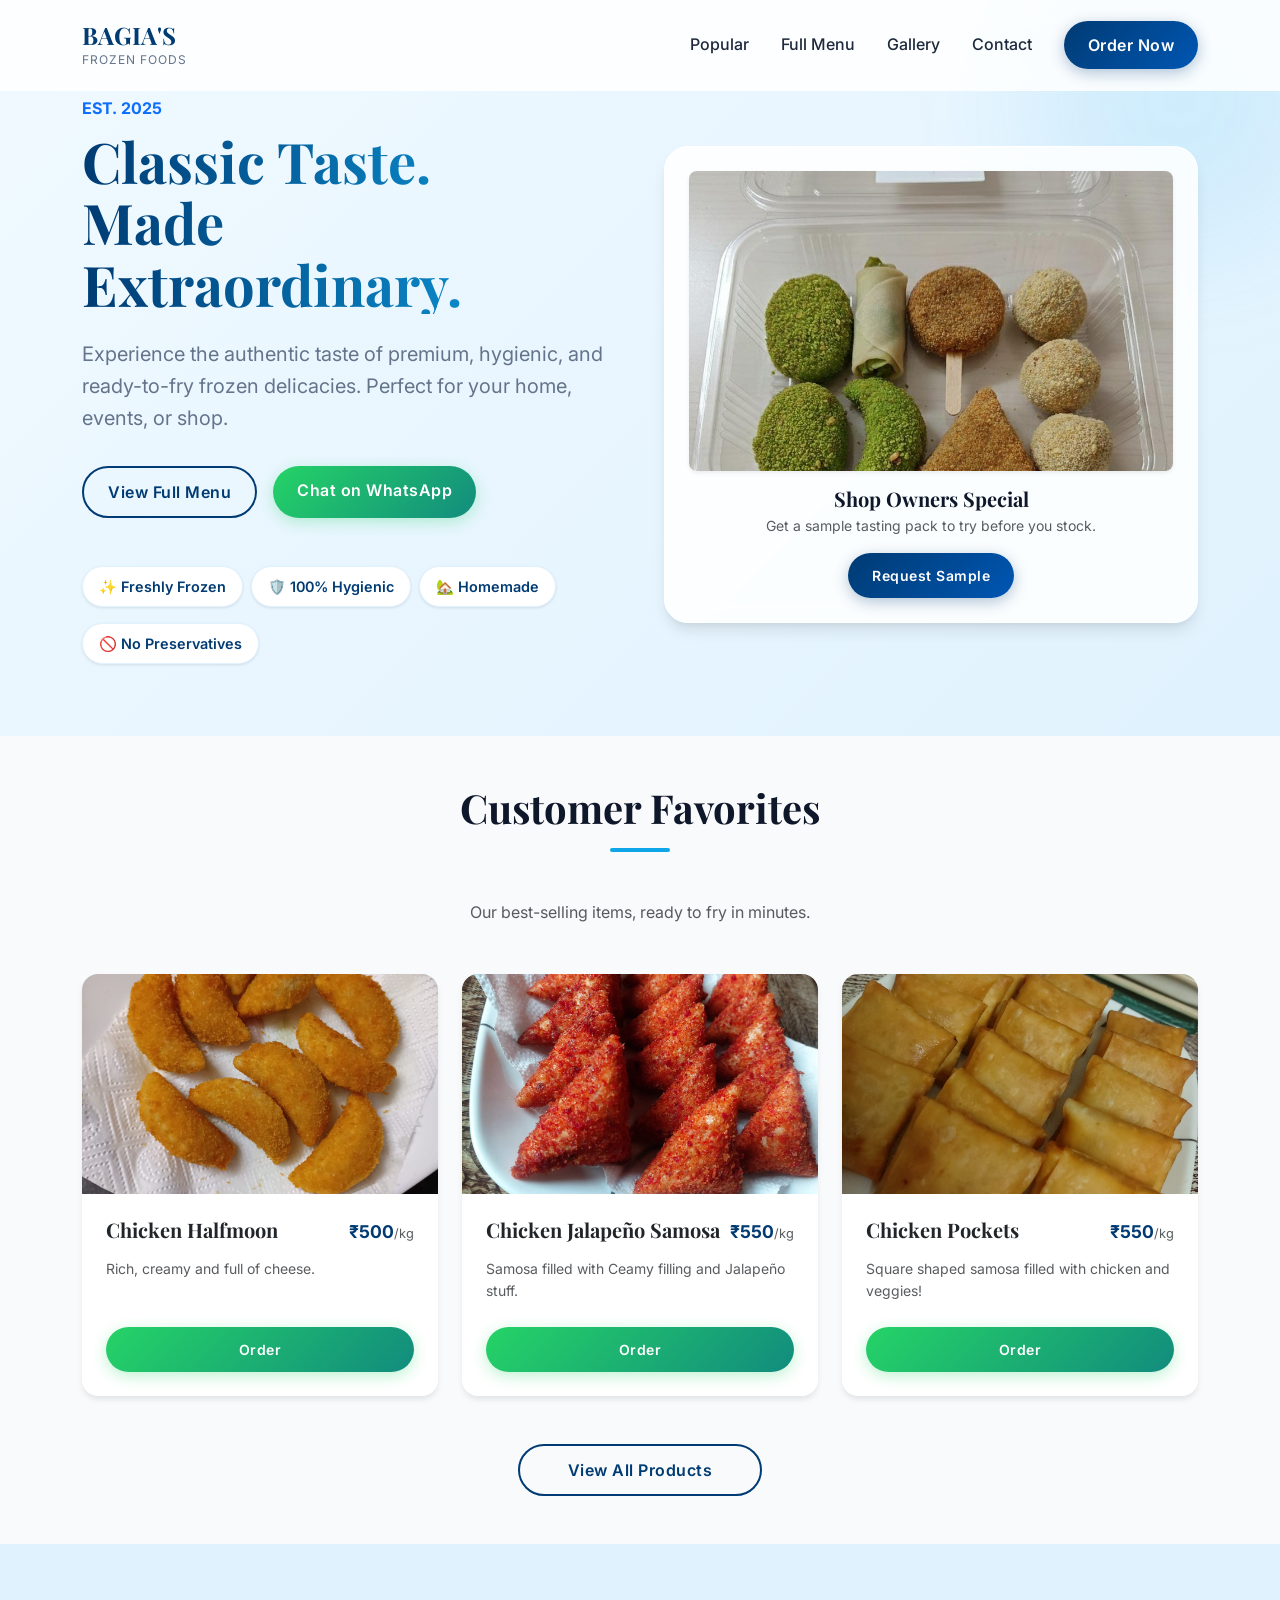
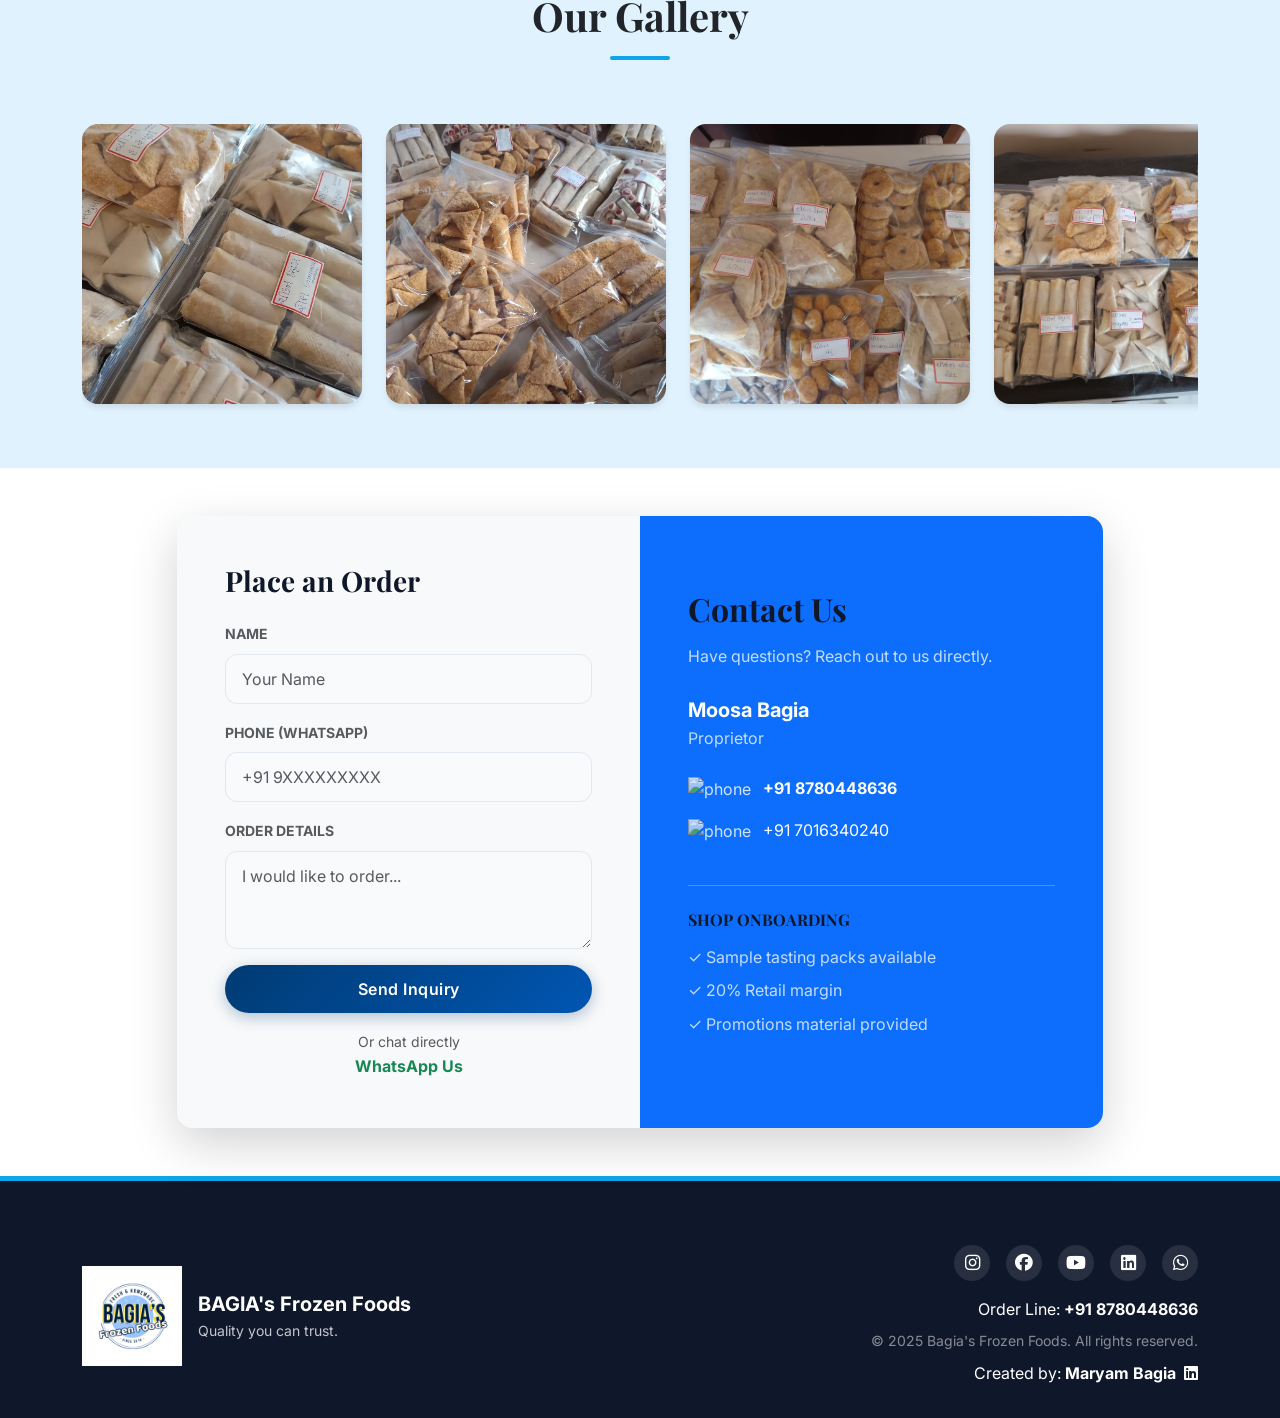
==== commit 88a70c87: "All social media links added." ====
--- a/index.html
+++ b/index.html
@@ -12,6 +12,7 @@
   <link
     href="https://fonts.googleapis.com/css2?family=Inter:wght@300;400;500;600;700&family=Playfair+Display:wght@600;700&display=swap"
     rel="stylesheet">
+  <link rel="stylesheet" href="https://cdnjs.cloudflare.com/ajax/libs/font-awesome/6.5.1/css/all.min.css">
 
   <link href="https://cdn.jsdelivr.net/npm/bootstrap@5.3.2/dist/css/bootstrap.min.css" rel="stylesheet">
   <link href="style.css" rel="stylesheet">
@@ -75,10 +76,10 @@
 
         <div class="col-lg-6 position-relative reveal-on-scroll">
           <div class="hero-card p-4 text-center">
-            <img src="tikka samusa.jpeg" alt="Featured Product" class="img-fluid rounded-3 mb-3 shadow-sm"
+            <img src="sample testing pack.jpeg" alt="Featured Product" class="img-fluid rounded-3 mb-3 shadow-sm"
               style="max-height: 300px; object-fit: cover; width: 100%;">
             <h5 class="mb-1">Shop Owners Special</h5>
-            <p class="text-muted small">Get a 6-piece sample tasting pack to try before you stock.</p>
+            <p class="text-muted small">Get a sample tasting pack to try before you stock.</p>
             <a href="#order" class="btn btn-sm btn-primary px-4">Request Sample</a>
           </div>
         </div>
@@ -99,19 +100,18 @@
         <div class="col-md-6 col-lg-4 reveal-on-scroll">
           <div class="card product-card">
             <div class="img-wrapper">
-              <img src="cheese ball.jpeg" alt="Cheese Corn Balls">
+              <img src="halfmoon.jpeg" alt="Chicken Cheese Halfmoon">
             </div>
             <div class="card-body d-flex flex-column">
               <div class="d-flex justify-content-between align-items-start mb-2">
-                <h5 class="card-title">Cheese Corn Balls</h5>
+                <h5 class="card-title">Chicken Halfmoon</h5>
                 <span class="price-tag">₹500<small class="text-muted fw-normal"
                     style="font-size:0.8rem">/kg</small></span>
               </div>
-              <p class="card-text text-muted small mb-4">Golden crispy outside with a melting cheese and sweet corn
-                center. A party favorite.</p>
+              <p class="card-text text-muted small mb-4">Rich, creamy and full of cheese.</p>
               <div class="mt-auto d-flex gap-2">
-                <a href="products.html" class="btn btn-sm btn-outline-primary flex-fill">Details</a>
-                <a href="https://wa.me/918780448636?text=Hi%20I%20want%20to%20order%20Cheese%20Corn%20Balls%20(1kg)"
+
+                <a href="https://wa.me/918780448636?text=Hi%20I%20want%20to%20order%20Chicken%20Cheese%20Halfmoon%20(1kg)"
                   target="_blank" class="btn btn-sm btn-whatsapp flex-fill">Order</a>
               </div>
             </div>
@@ -122,19 +122,18 @@
         <div class="col-md-6 col-lg-4 reveal-on-scroll">
           <div class="card product-card">
             <div class="img-wrapper">
-              <img src="tikka samusa.jpeg" alt="Chicken Samosa">
+              <img src="Jalepeno samusa.jpeg" alt="Chicken Jalepeno Samosa">
             </div>
             <div class="card-body d-flex flex-column">
               <div class="d-flex justify-content-between align-items-start mb-2">
-                <h5 class="card-title">Chicken Samosa</h5>
-                <span class="price-tag">₹600<small class="text-muted fw-normal"
+                <h5 class="card-title">Chicken Jalapeño Samosa</h5>
+                <span class="price-tag">₹550<small class="text-muted fw-normal"
                     style="font-size:0.8rem">/kg</small></span>
               </div>
-              <p class="card-text text-muted small mb-4">Perfectly spiced chicken filling in a crunchy triangle pastry.
-                Authentic taste.</p>
+              <p class="card-text text-muted small mb-4">Samosa filled with Ceamy filling and Jalapeño stuff.</p>
               <div class="mt-auto d-flex gap-2">
-                <a href="products.html" class="btn btn-sm btn-outline-primary flex-fill">Details</a>
-                <a href="https://wa.me/918780448636?text=Hi%20I%20want%20to%20order%20Chicken%20Samosa%20(1kg)"
+
+                <a href="https://wa.me/918780448636?text=Hi%20I%20want%20to%20order%20Chicken%20Jalapeño%20Samosa%20(1kg)"
                   target="_blank" class="btn btn-sm btn-whatsapp flex-fill">Order</a>
               </div>
             </div>
@@ -145,19 +144,18 @@
         <div class="col-md-6 col-lg-4 reveal-on-scroll">
           <div class="card product-card">
             <div class="img-wrapper">
-              <img src="nuggets.jpeg" alt="Chicken Nuggets">
+              <img src="pocket.jpeg" alt="Chicken Pockets">
             </div>
             <div class="card-body d-flex flex-column">
               <div class="d-flex justify-content-between align-items-start mb-2">
-                <h5 class="card-title">Chicken Nuggets</h5>
-                <span class="price-tag">₹600<small class="text-muted fw-normal"
+                <h5 class="card-title">Chicken Pockets</h5>
+                <span class="price-tag">₹550<small class="text-muted fw-normal"
                     style="font-size:0.8rem">/kg</small></span>
               </div>
-              <p class="card-text text-muted small mb-4">Juicy, tender chicken bites coated in breadcrumbs. Kids love
-                them!</p>
+              <p class="card-text text-muted small mb-4">Square shaped samosa filled with chicken and veggies!</p>
               <div class="mt-auto d-flex gap-2">
-                <a href="products.html" class="btn btn-sm btn-outline-primary flex-fill">Details</a>
-                <a href="https://wa.me/918780448636?text=Hi%20I%20want%20to%20order%20Chicken%20Nuggets%20(1kg)"
+
+                <a href="https://wa.me/918780448636?text=Hi%20I%20want%20to%20order%20Chicken%20Pockets%20(1kg)"
                   target="_blank" class="btn btn-sm btn-whatsapp flex-fill">Order</a>
               </div>
             </div>
@@ -174,20 +172,37 @@
   <!-- GALLERY -->
   <section id="gallery" class="py-5 gallery-section">
     <div class="container reveal-on-scroll">
-      <h2 class="section-title text-center text-dark" style="margin-left: 50%; transform: translateX(-50%);">Our Gallery
-      </h2>
-      <div class="row g-3">
-        <div class="col-6 col-md-3">
-          <img src="nuggets.jpeg" class="gallery-img" alt="Chicken Nuggets">
-        </div>
-        <div class="col-6 col-md-3">
-          <img src="spring roll.jpeg" class="gallery-img" alt="Spring Roll">
-        </div>
-        <div class="col-6 col-md-3">
-          <img src="cheese ball.jpeg" class="gallery-img" alt="Cheese Ball">
-        </div>
-        <div class="col-6 col-md-3">
-          <img src="tikka samusa.jpeg" class="gallery-img" alt="Samosa">
+      <h2 class="section-title text-center text-dark mx-auto d-block">Our Gallery</h2>
+      <div class="gallery-scroller">
+        <div class="gallery-item">
+          <img src="packaging_1.jpeg" class="gallery-img" alt="Chicken Nuggets">
+        </div>
+        <div class="gallery-item">
+          <img src="packaging_2.jpeg" class="gallery-img" alt="Spring Roll">
+        </div>
+        <div class="gallery-item">
+          <img src="paxkaging_3.jpeg" class="gallery-img" alt="Cheese Ball">
+        </div>
+        <div class="gallery-item">
+          <img src="packaging_4.jpeg" class="gallery-img" alt="Samosa">
+        </div>
+        <div class="gallery-item">
+          <img src="packaging_5.jpeg" class="gallery-img" alt="Samosa">
+        </div>
+        <div class="gallery-item">
+          <img src="packaging_6.jpeg" class="gallery-img" alt="Samosa">
+        </div>
+        <div class="gallery-item">
+          <img src="packaging_7.jpeg" class="gallery-img" alt="Samosa">
+        </div>
+        <div class="gallery-item">
+          <img src="packaging_8.jpeg" class="gallery-img" alt="Samosa">
+        </div>
+        <div class="gallery-item">
+          <img src="packaging_9.jpeg" class="gallery-img" alt="Samosa">
+        </div>
+        <div class="gallery-item">
+          <img src="packaging_10.jpeg" class="gallery-img" alt="Samosa">
         </div>
       </div>
     </div>
@@ -268,16 +283,27 @@
       <div class="d-flex flex-column flex-md-row justify-content-between align-items-center gap-4">
         <div class="d-flex align-items-center gap-3">
           <!-- Fallback logo circle -->
-          <div class="footer-logo d-flex align-items-center justify-content-center text-primary fw-bold fs-4">B</div>
+          <img src="logo.png" alt="Logo" style="width: 100px; height: 100px;">
           <div>
-            <div class="fw-bold fs-5">Bagia's Frozen Foods</div>
+            <div class="fw-bold fs-5">BAGIA's Frozen Foods</div>
             <div class="small opacity-75">Quality you can trust.</div>
           </div>
         </div>
 
         <div class="text-center text-md-end">
+          <div class="social-links mb-3">
+            <a href="#" class="social-icon"><i class="fa-brands fa-instagram"></i></a>
+            <a href="#" class="social-icon"><i class="fa-brands fa-facebook"></i></a>
+            <a href="https://www.youtube.com/@bagiahomemadefoods" class="social-icon"><i
+                class="fa-brands fa-youtube"></i></a>
+            <a href="https://www.linkedin.com/company/bagia-s-frozen-foods/" class="social-icon"><i
+                class="fa-brands fa-linkedin"></i></a>
+            <a href="https://wa.me/918780448636" class="social-icon"><i class="fa-brands fa-whatsapp"></i></a>
+          </div>
           <div class="mb-2">Order Line: <a href="tel:+918780448636" class="text-white fw-bold">+91 8780448636</a></div>
           <div class="small opacity-50">© 2025 Bagia's Frozen Foods. All rights reserved.</div>
+          <div class="mt-2">Created by: <a href="#" class="text-white text-decoration-none fw-bold">Maryam Bagia <i
+                class="fa-brands fa-linkedin ms-1"></i></a></div>
         </div>
       </div>
     </div>
--- a/style.css
+++ b/style.css
@@ -2,31 +2,36 @@
 
 :root {
   /* Premium Color Palette */
-  --primary-dark: #0f172a;    /* Deep Navy */
-  --primary: #003b73;         /* Brand Blue */
-  --primary-light: #e0f2fe;   /* Light Blue bg */
-  
-  --accent: #0ea5e9;          /* Bright Blue/Cyan */
-  --accent-secondary: #f59e0b; /* Golden Yellow for highlights */
-  
+  --primary-dark: #0f172a;
+  /* Deep Navy */
+  --primary: #003b73;
+  /* Brand Blue */
+  --primary-light: #e0f2fe;
+  /* Light Blue bg */
+
+  --accent: #0ea5e9;
+  /* Bright Blue/Cyan */
+  --accent-secondary: #f59e0b;
+  /* Golden Yellow for highlights */
+
   --text-main: #1e293b;
   --text-muted: #64748b;
   --text-light: #94a3b8;
-  
+
   --bg-body: #f8fafc;
   --bg-card: #ffffff;
-  
+
   --white: #ffffff;
-  
+
   /* Glassmorphism & Shadows */
   --glass-bg: rgba(255, 255, 255, 0.85);
   --glass-border: rgba(255, 255, 255, 0.5);
   --glass-shadow: 0 4px 30px rgba(0, 0, 0, 0.05);
-  
-  --shadow-sm: 0 1px 3px rgba(0,0,0,0.1);
-  --shadow-md: 0 4px 6px -1px rgba(0,0,0,0.1);
-  --shadow-lg: 0 10px 15px -3px rgba(0,0,0,0.1), 0 4px 6px -2px rgba(0,0,0,0.05);
-  --shadow-hover: 0 20px 25px -5px rgba(0,0,0,0.1), 0 10px 10px -5px rgba(0,0,0,0.04);
+
+  --shadow-sm: 0 1px 3px rgba(0, 0, 0, 0.1);
+  --shadow-md: 0 4px 6px -1px rgba(0, 0, 0, 0.1);
+  --shadow-lg: 0 10px 15px -3px rgba(0, 0, 0, 0.1), 0 4px 6px -2px rgba(0, 0, 0, 0.05);
+  --shadow-hover: 0 20px 25px -5px rgba(0, 0, 0, 0.1), 0 10px 10px -5px rgba(0, 0, 0, 0.04);
 
   /* Spacing & Radius */
   --radius-lg: 1rem;
@@ -43,16 +48,21 @@
   -webkit-font-smoothing: antialiased;
 }
 
-h1, h2, h3, h4, h5, h6 {
+h1,
+h2,
+h3,
+h4,
+h5,
+h6 {
   font-family: 'Playfair Display', serif;
   color: var(--primary-dark);
   font-weight: 700;
   margin-bottom: 1rem;
 }
 
-a { 
-  text-decoration: none; 
-  transition: all 0.3s ease; 
+a {
+  text-decoration: none;
+  transition: all 0.3s ease;
 }
 
 /* Navbar */
@@ -60,7 +70,7 @@
   background: var(--glass-bg);
   backdrop-filter: blur(12px);
   -webkit-backdrop-filter: blur(12px);
-  border-bottom: 1px solid rgba(255,255,255,0.3);
+  border-bottom: 1px solid rgba(255, 255, 255, 0.3);
   padding: 1rem 0;
   transition: all 0.3s ease;
 }
@@ -144,6 +154,7 @@
   line-height: 1.1;
   margin-bottom: 1.5rem;
   background: linear-gradient(to right, var(--primary), var(--accent));
+  background-clip: text;
   -webkit-background-clip: text;
   -webkit-text-fill-color: transparent;
 }
@@ -239,9 +250,6 @@
   font-size: 2.5rem;
   margin-bottom: 3rem;
   position: relative;
-  display: inline-block;
-  left: 50%;
-  transform: translateX(-50%);
 }
 
 .section-title::after {
@@ -306,11 +314,35 @@
 .gallery-section {
   background-color: var(--primary-light);
   position: relative;
+  overflow: hidden;
+}
+
+.gallery-scroller {
+  display: flex;
+  overflow-x: auto;
+  gap: 1.5rem;
+  padding: 1rem 0;
+  cursor: grab;
+  /* Hide scrollbar for Chrome, Safari and Opera */
+  -webkit-overflow-scrolling: touch;
+  scrollbar-width: none;
+  /* Firefox */
+  -ms-overflow-style: none;
+  /* IE and Edge */
+}
+
+.gallery-scroller::-webkit-scrollbar {
+  display: none;
+}
+
+.gallery-item {
+  flex: 0 0 auto;
+  width: 280px;
 }
 
 .gallery-img {
   width: 100%;
-  height: 250px;
+  height: 280px;
   object-fit: cover;
   border-radius: var(--radius-lg);
   box-shadow: var(--shadow-md);
@@ -318,10 +350,8 @@
 }
 
 .gallery-img:hover {
-  transform: scale(1.03);
+  transform: scale(1.05);
   box-shadow: var(--shadow-lg);
-  z-index: 2;
-  position: relative;
 }
 
 /* Contact / Order */
@@ -359,6 +389,37 @@
   padding: 5px;
 }
 
+.social-links {
+  display: flex;
+  gap: 1rem;
+  justify-content: center;
+}
+
+@media (min-width: 768px) {
+  .social-links {
+    justify-content: flex-end;
+  }
+}
+
+.social-icon {
+  width: 36px;
+  height: 36px;
+  background: rgba(255, 255, 255, 0.1);
+  border-radius: 50%;
+  display: flex;
+  align-items: center;
+  justify-content: center;
+  color: white;
+  transition: all 0.3s ease;
+  font-size: 1.1rem;
+}
+
+.social-icon:hover {
+  background: var(--accent);
+  transform: translateY(-3px);
+  color: white;
+}
+
 /* Animations */
 .reveal-on-scroll {
   opacity: 0;
@@ -372,6 +433,11 @@
 }
 
 @media (max-width: 768px) {
-  .hero h1 { font-size: 2.5rem; }
-  .hero { padding: 4rem 0; }
-}
+  .hero h1 {
+    font-size: 2.5rem;
+  }
+
+  .hero {
+    padding: 4rem 0;
+  }
+}
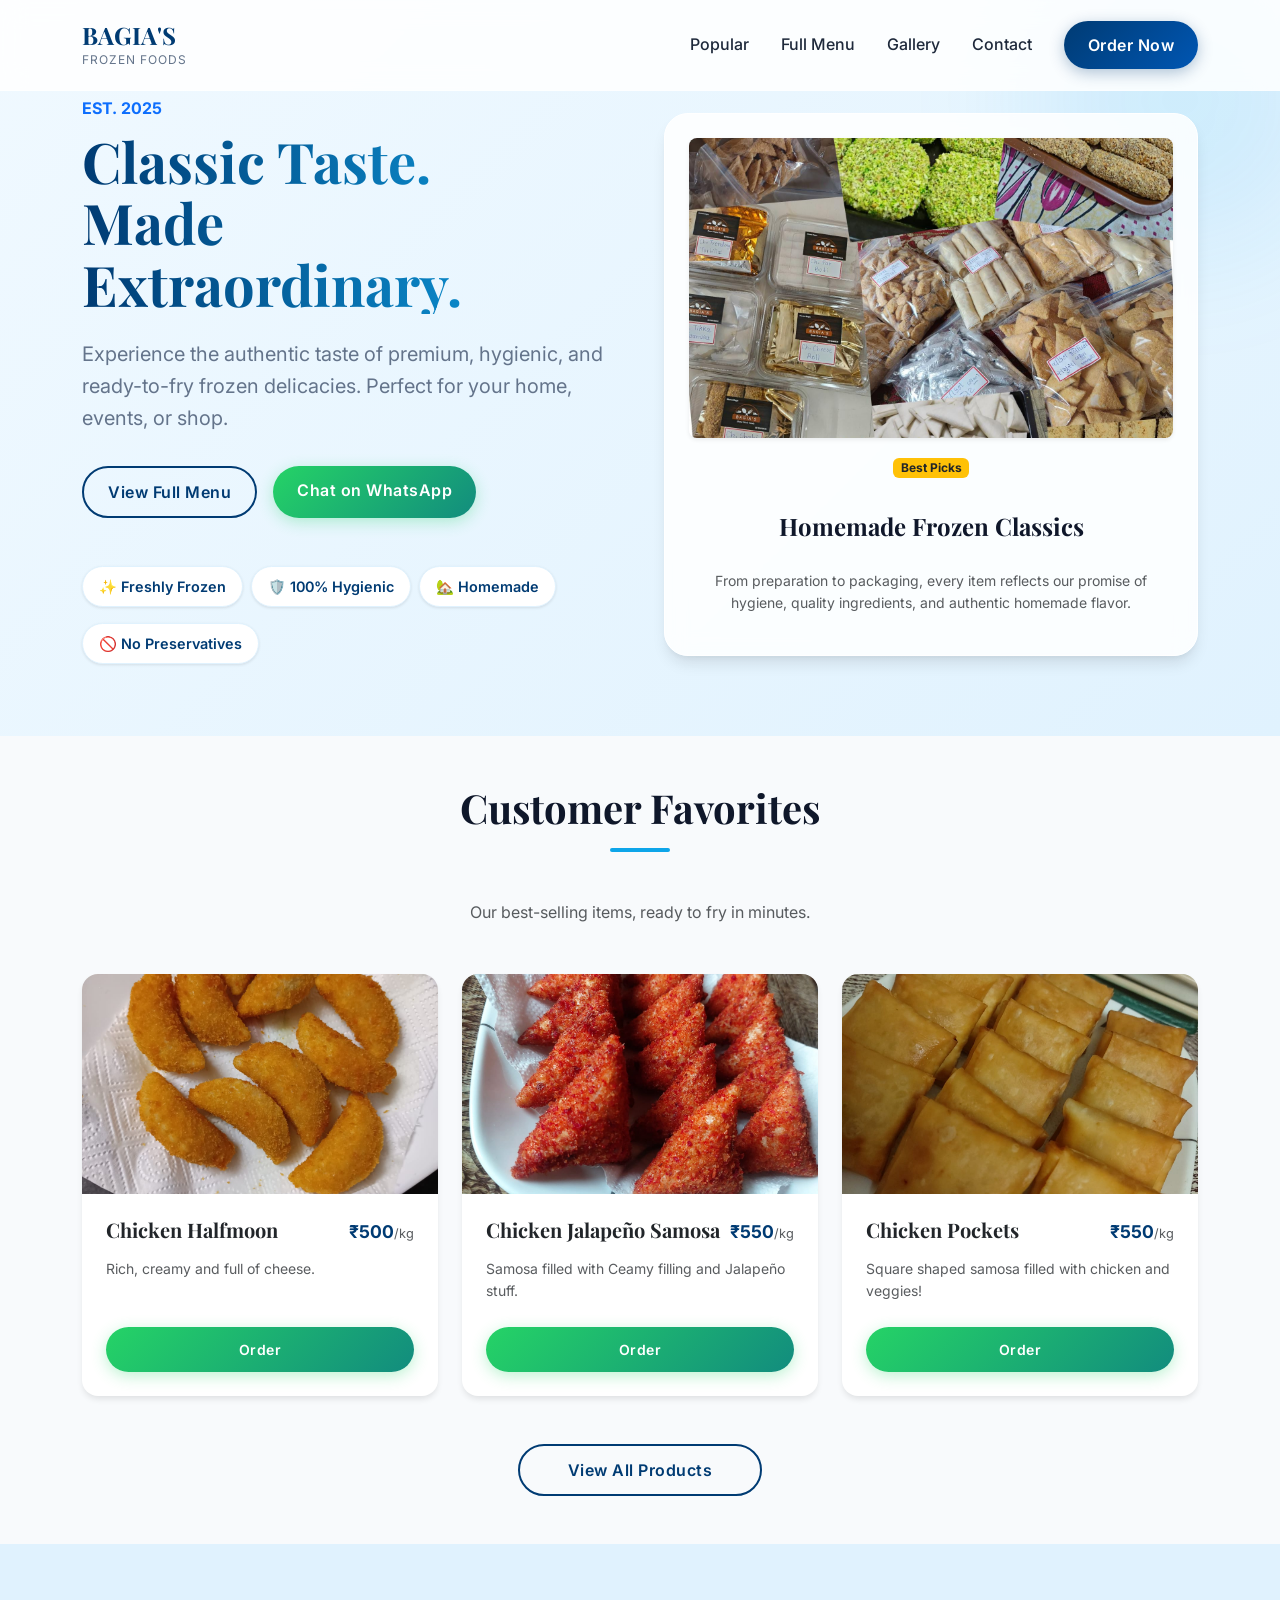
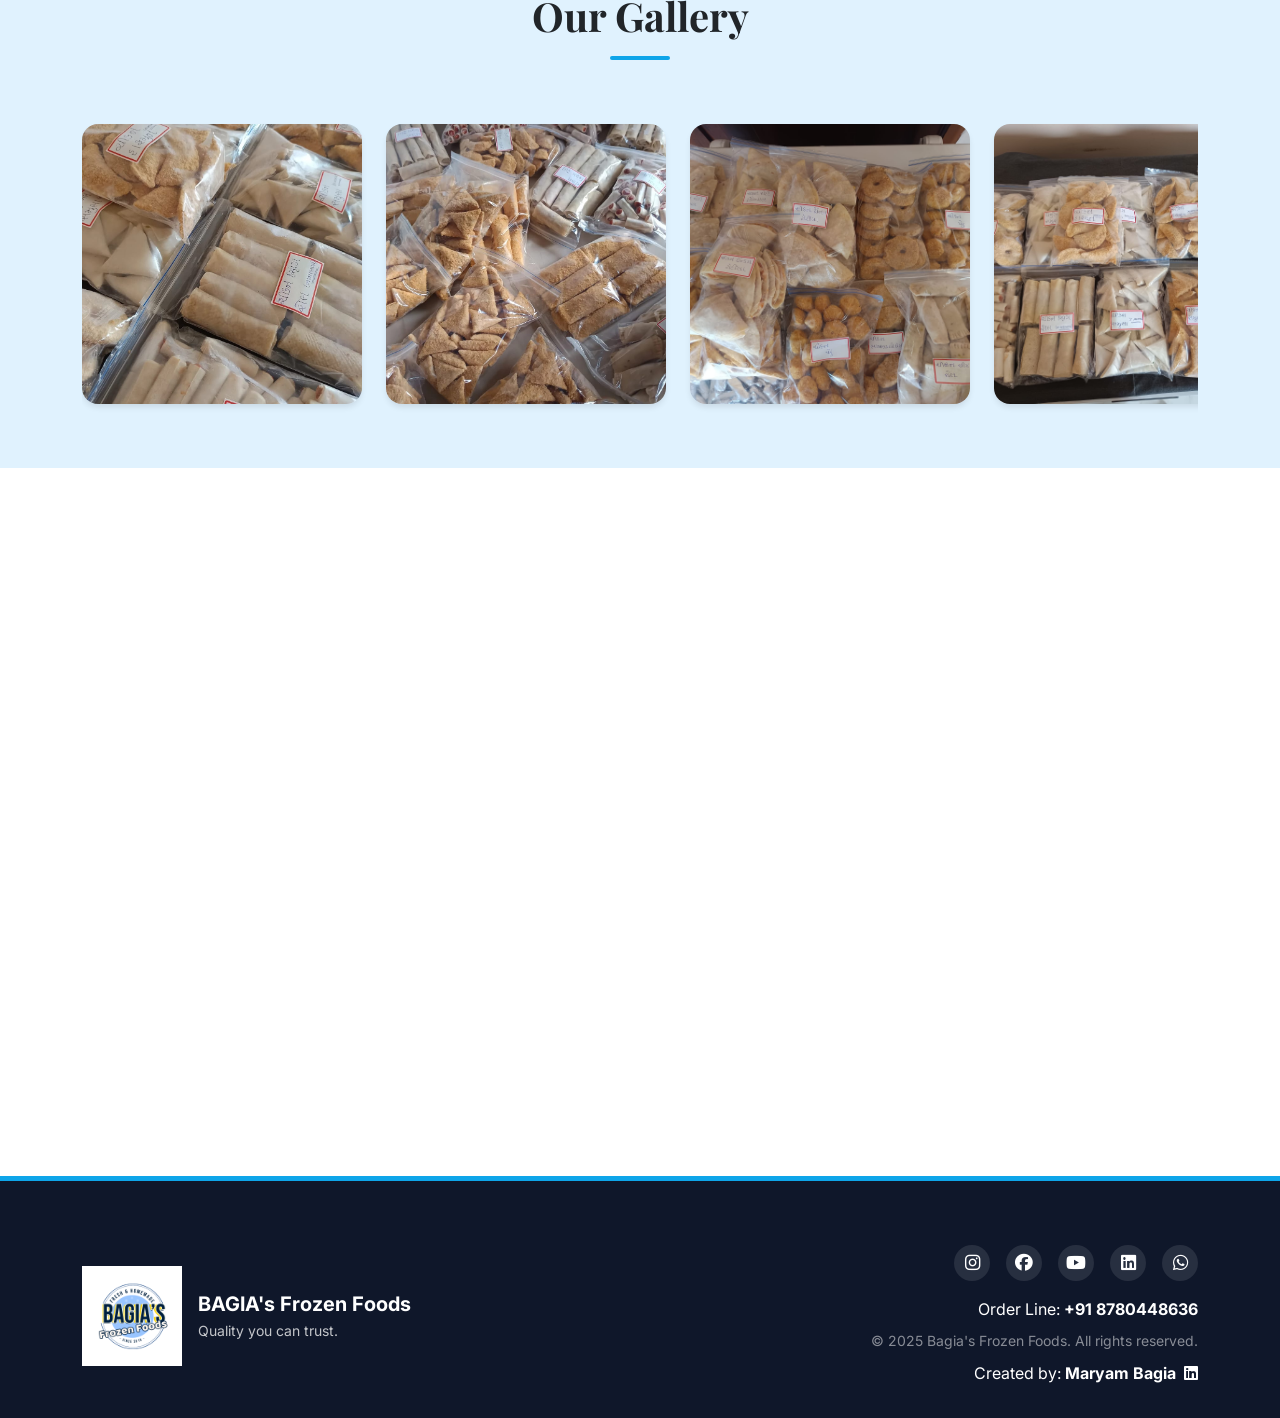
==== commit 73fac004: "Shop onboarding section removed." ====
--- a/index.html
+++ b/index.html
@@ -76,11 +76,12 @@
 
         <div class="col-lg-6 position-relative reveal-on-scroll">
           <div class="hero-card p-4 text-center">
-            <img src="sample testing pack.jpeg" alt="Featured Product" class="img-fluid rounded-3 mb-3 shadow-sm"
+            <img src="hero.jpeg" alt="Main photo" class="img-fluid rounded-3 mb-3 shadow-sm"
               style="max-height: 300px; object-fit: cover; width: 100%;">
-            <h5 class="mb-1">Shop Owners Special</h5>
-            <p class="text-muted small">Get a sample tasting pack to try before you stock.</p>
-            <a href="#order" class="btn btn-sm btn-primary px-4">Request Sample</a>
+            <div class="badge bg-warning text-dark mb-2">Best Picks</div><br><br>
+            <h4 class="mb-1">Homemade Frozen Classics</h4> <br>
+            <p class="text-muted small">From preparation to packaging, every item reflects our promise of hygiene,
+              quality ingredients, and authentic homemade flavor.</p>
           </div>
         </div>
       </div>
@@ -261,14 +262,7 @@
                   <a href="tel:+917016340240" class="text-white text-decoration-none">+91 7016340240</a>
                 </div>
 
-                <hr class="border-white opacity-25 my-4">
-
-                <h6 class="text-uppercase letter-spacing-2 mb-3">Shop Onboarding</h6>
-                <ul class="list-unstyled opacity-75">
-                  <li class="mb-2">✓ Sample tasting packs available</li>
-                  <li class="mb-2">✓ 20% Retail margin</li>
-                  <li>✓ Promotions material provided</li>
-                </ul>
+
               </div>
             </div>
           </div>
@@ -302,7 +296,8 @@
           </div>
           <div class="mb-2">Order Line: <a href="tel:+918780448636" class="text-white fw-bold">+91 8780448636</a></div>
           <div class="small opacity-50">© 2025 Bagia's Frozen Foods. All rights reserved.</div>
-          <div class="mt-2">Created by: <a href="#" class="text-white text-decoration-none fw-bold">Maryam Bagia <i
+          <div class="mt-2">Created by: <a href="https://www.linkedin.com/in/gjcomp2024-mmb008"
+              class="text-white text-decoration-none fw-bold">Maryam Bagia <i
                 class="fa-brands fa-linkedin ms-1"></i></a></div>
         </div>
       </div>
--- a/style.css
+++ b/style.css
@@ -179,6 +179,14 @@
 
 .hero-card:hover {
   transform: translateY(-5px);
+}
+
+.hero-card img {
+  transition: transform 0.4s ease;
+}
+
+.hero-card:hover img {
+  transform: scale(1.03);
 }
 
 /* Buttons */
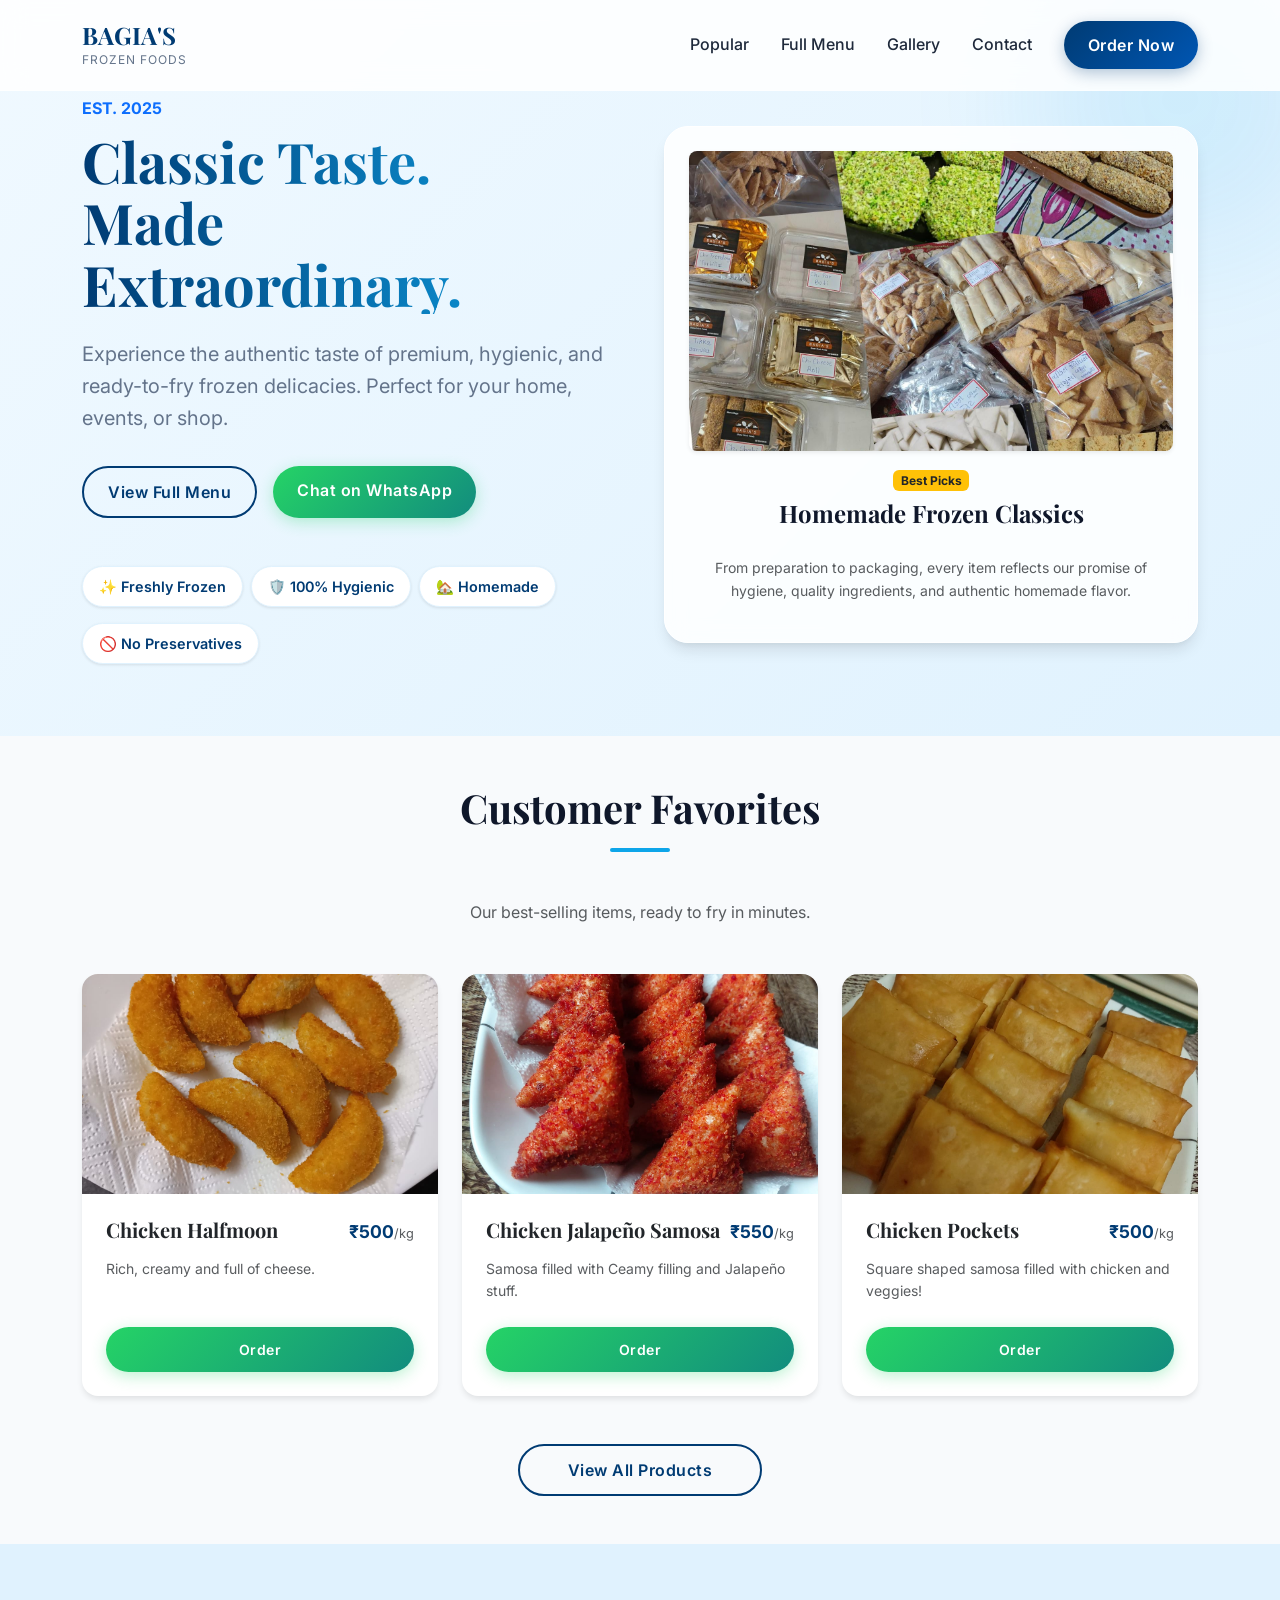
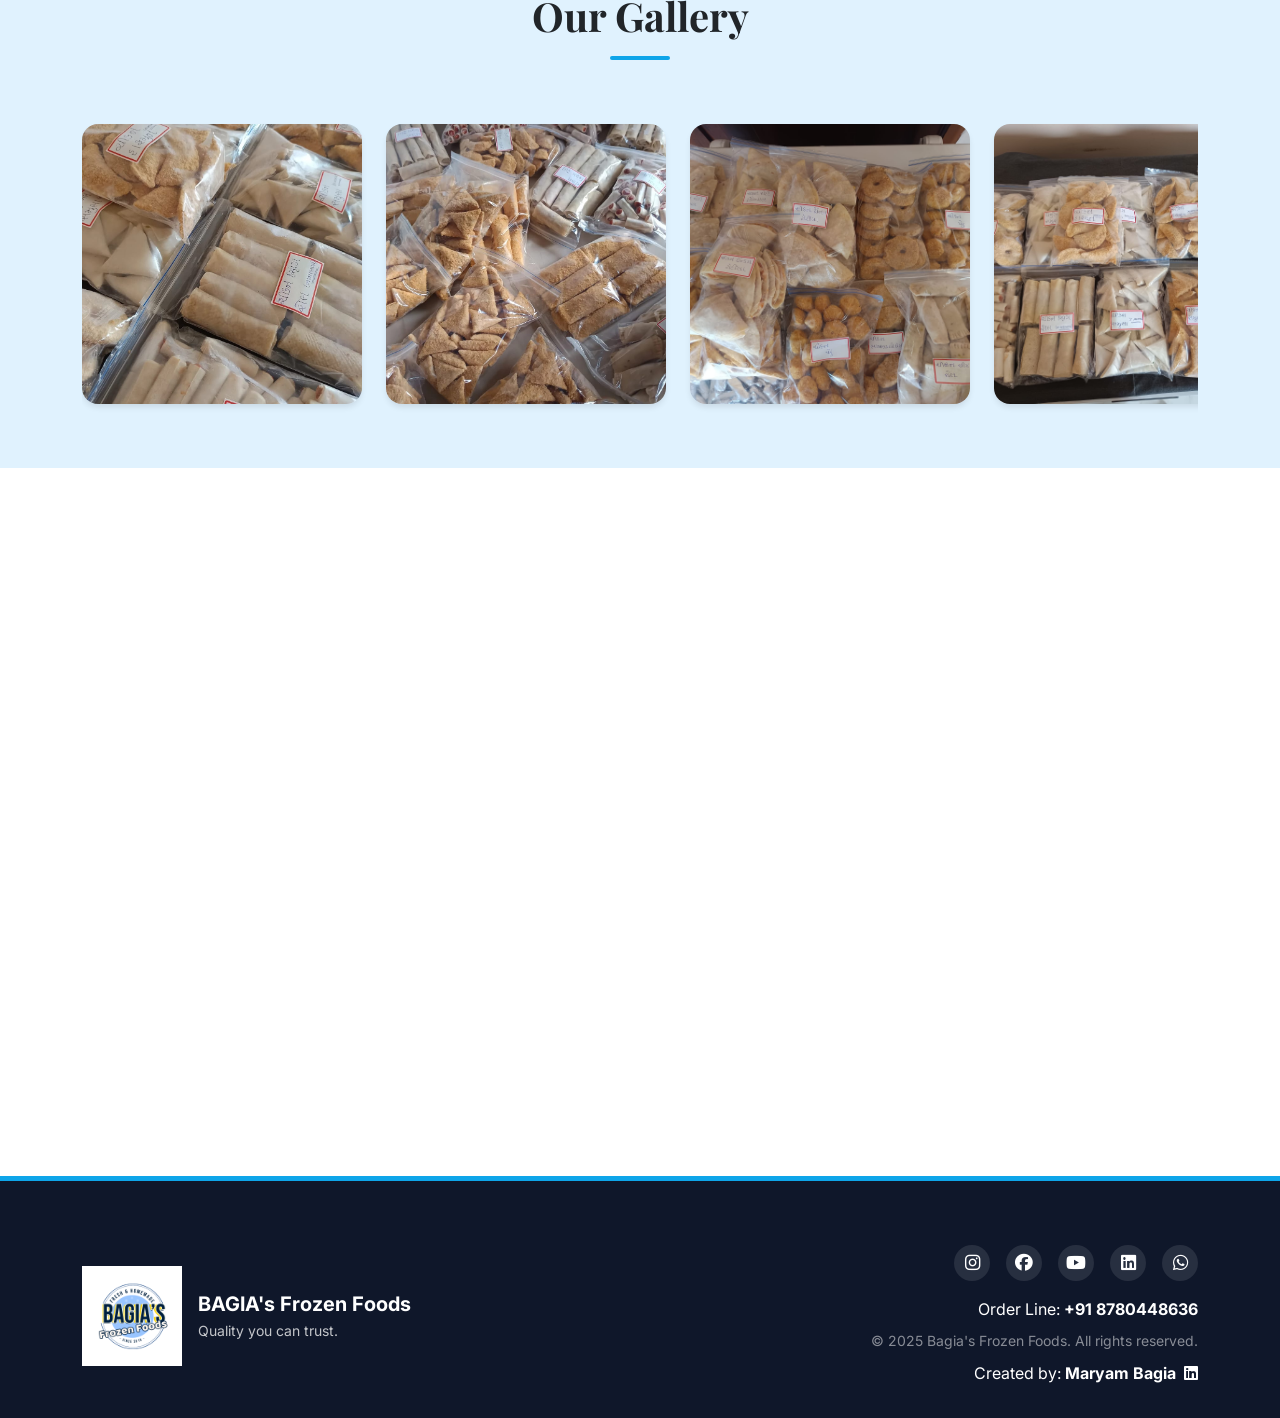
==== commit 1bf5f0cc: "Price corrected of pockets." ====
--- a/index.html
+++ b/index.html
@@ -78,7 +78,7 @@
           <div class="hero-card p-4 text-center">
             <img src="hero.jpeg" alt="Main photo" class="img-fluid rounded-3 mb-3 shadow-sm"
               style="max-height: 300px; object-fit: cover; width: 100%;">
-            <div class="badge bg-warning text-dark mb-2">Best Picks</div><br><br>
+            <div class="badge bg-warning text-dark mb-2">Best Picks</div><br>
             <h4 class="mb-1">Homemade Frozen Classics</h4> <br>
             <p class="text-muted small">From preparation to packaging, every item reflects our promise of hygiene,
               quality ingredients, and authentic homemade flavor.</p>
@@ -150,7 +150,7 @@
             <div class="card-body d-flex flex-column">
               <div class="d-flex justify-content-between align-items-start mb-2">
                 <h5 class="card-title">Chicken Pockets</h5>
-                <span class="price-tag">₹550<small class="text-muted fw-normal"
+                <span class="price-tag">₹500<small class="text-muted fw-normal"
                     style="font-size:0.8rem">/kg</small></span>
               </div>
               <p class="card-text text-muted small mb-4">Square shaped samosa filled with chicken and veggies!</p>
